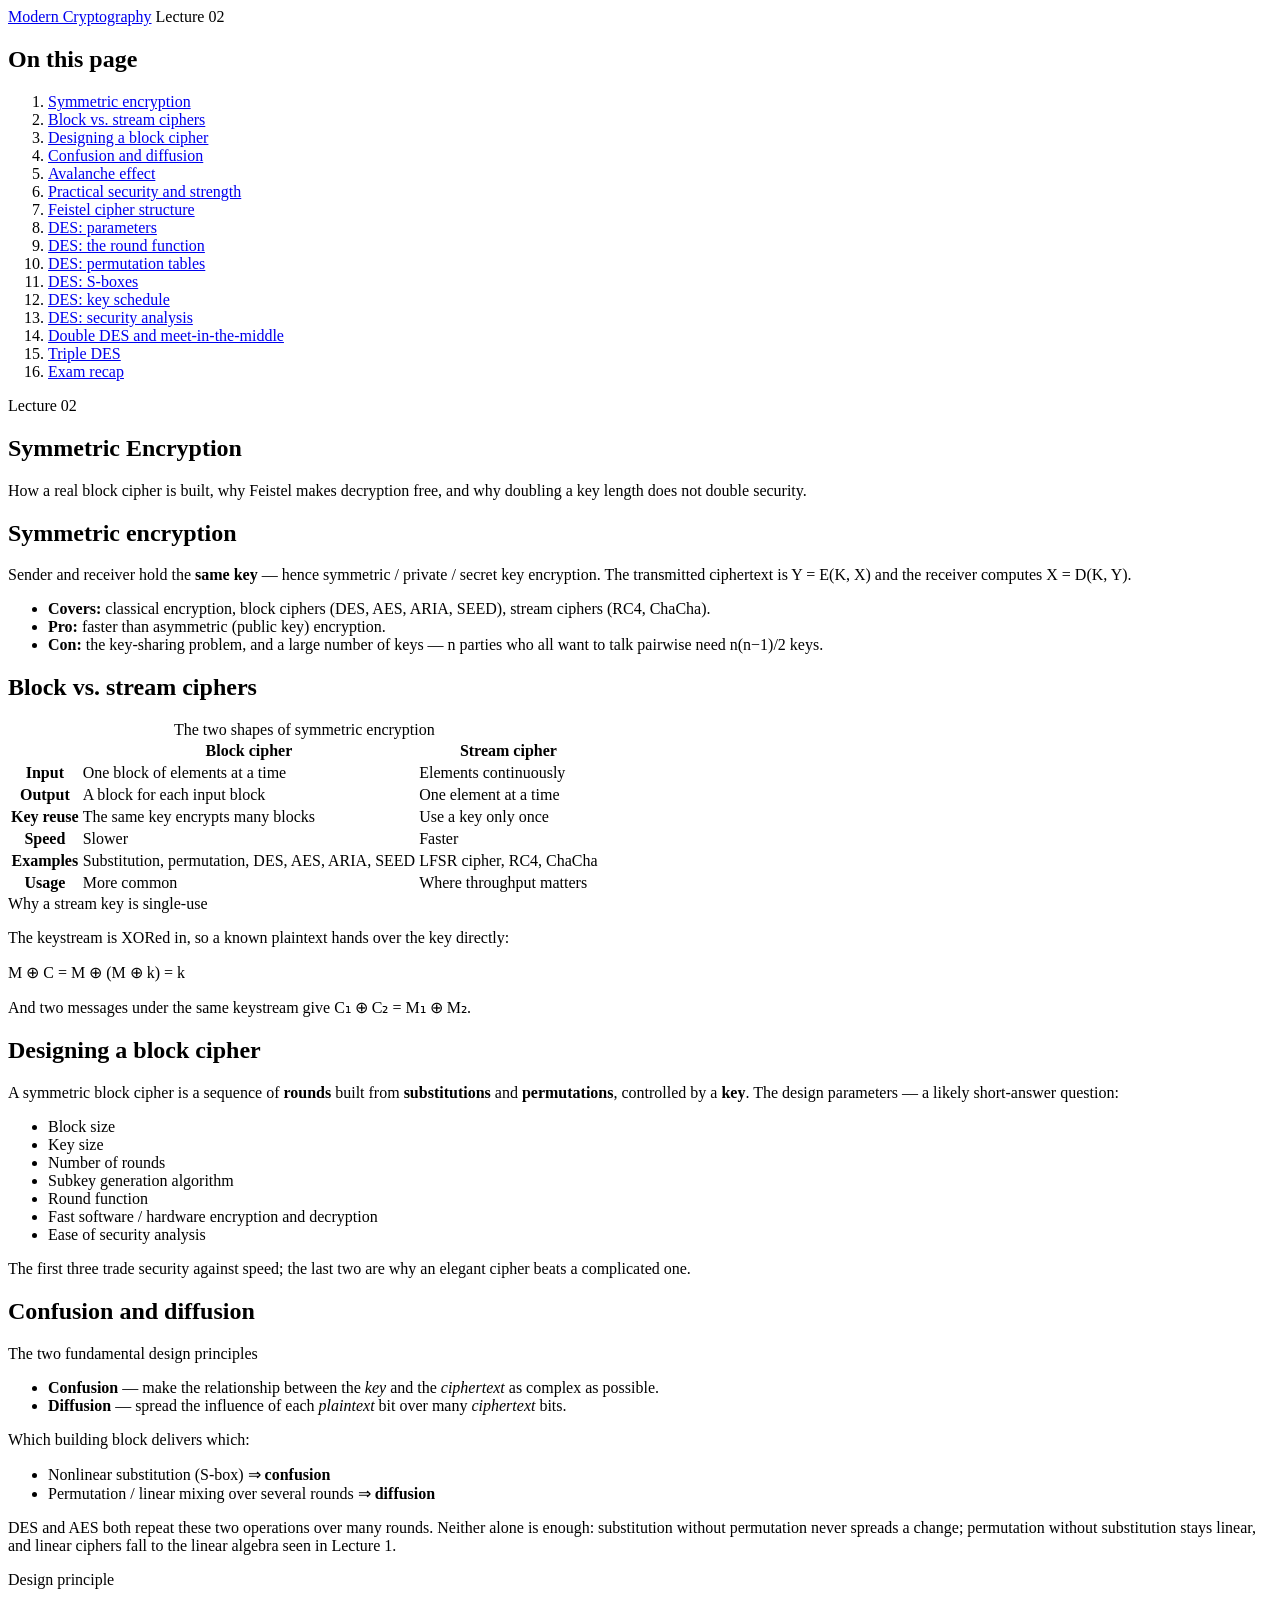
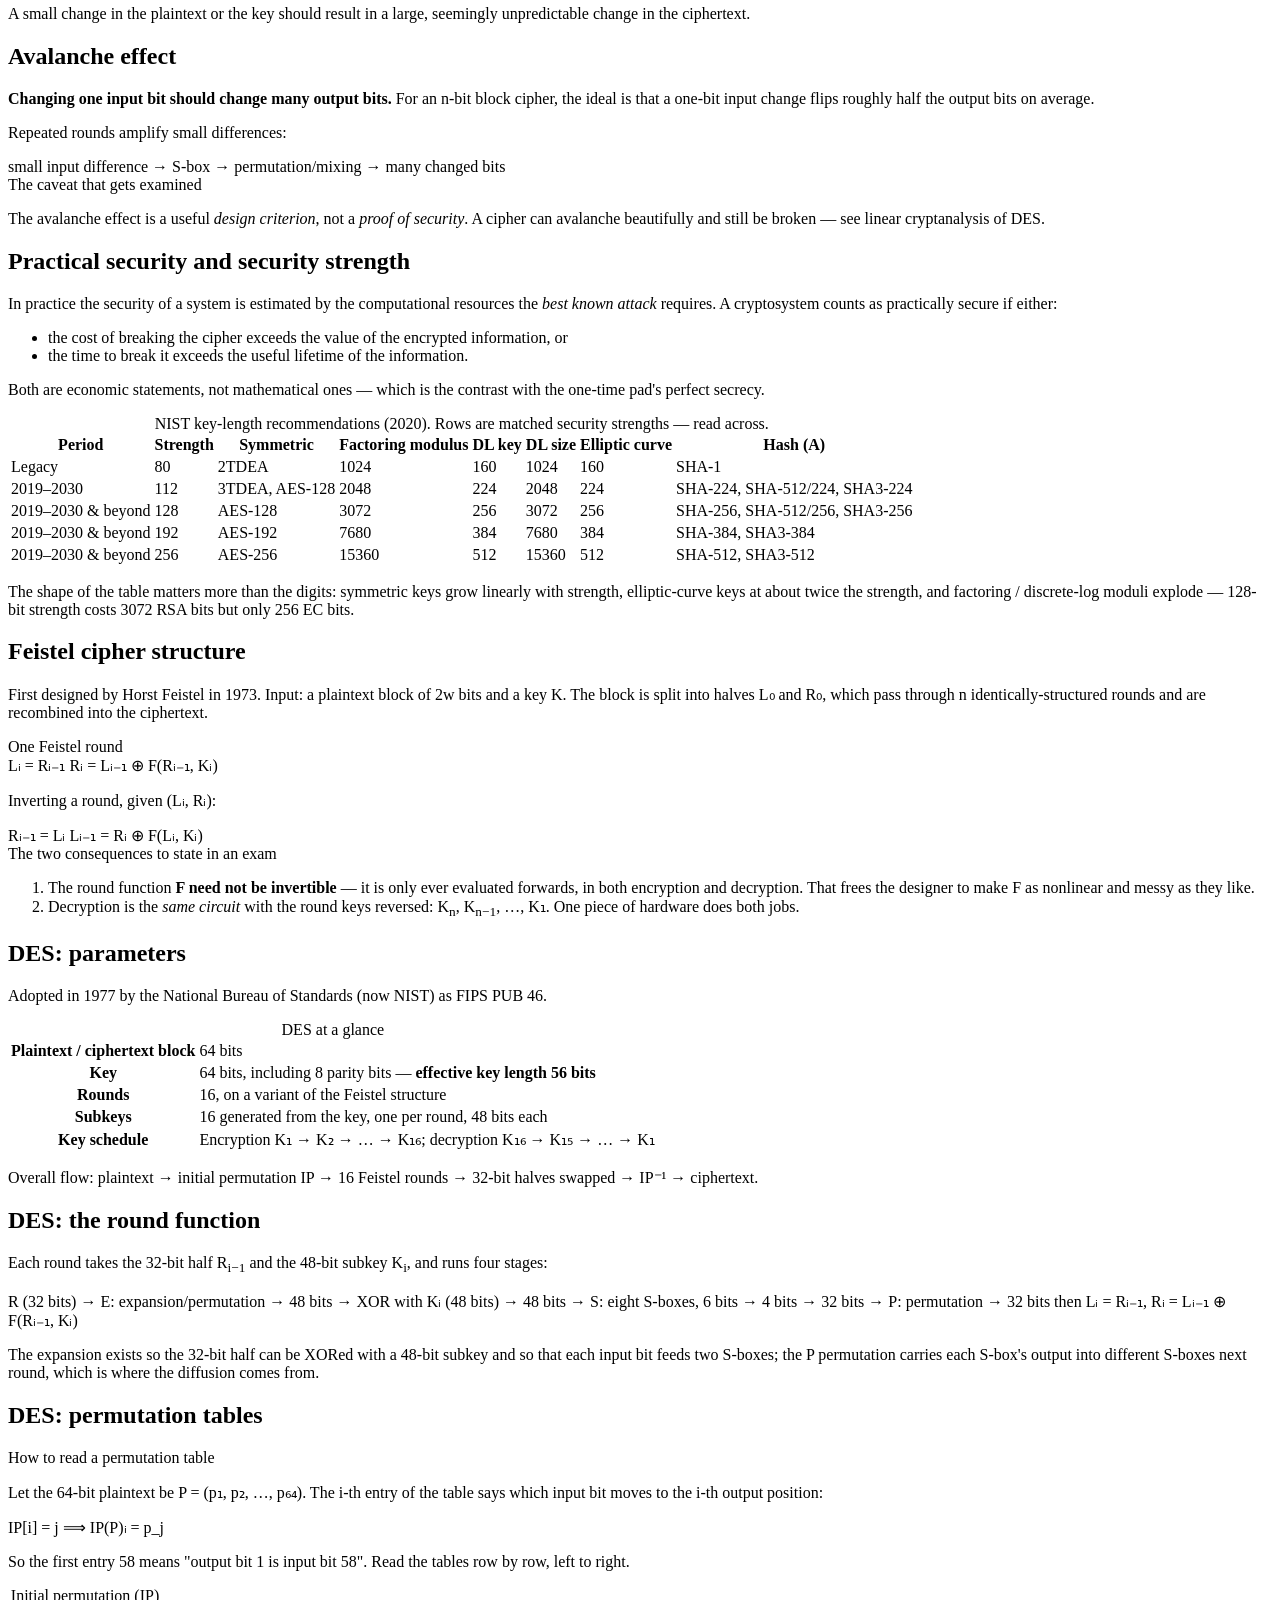
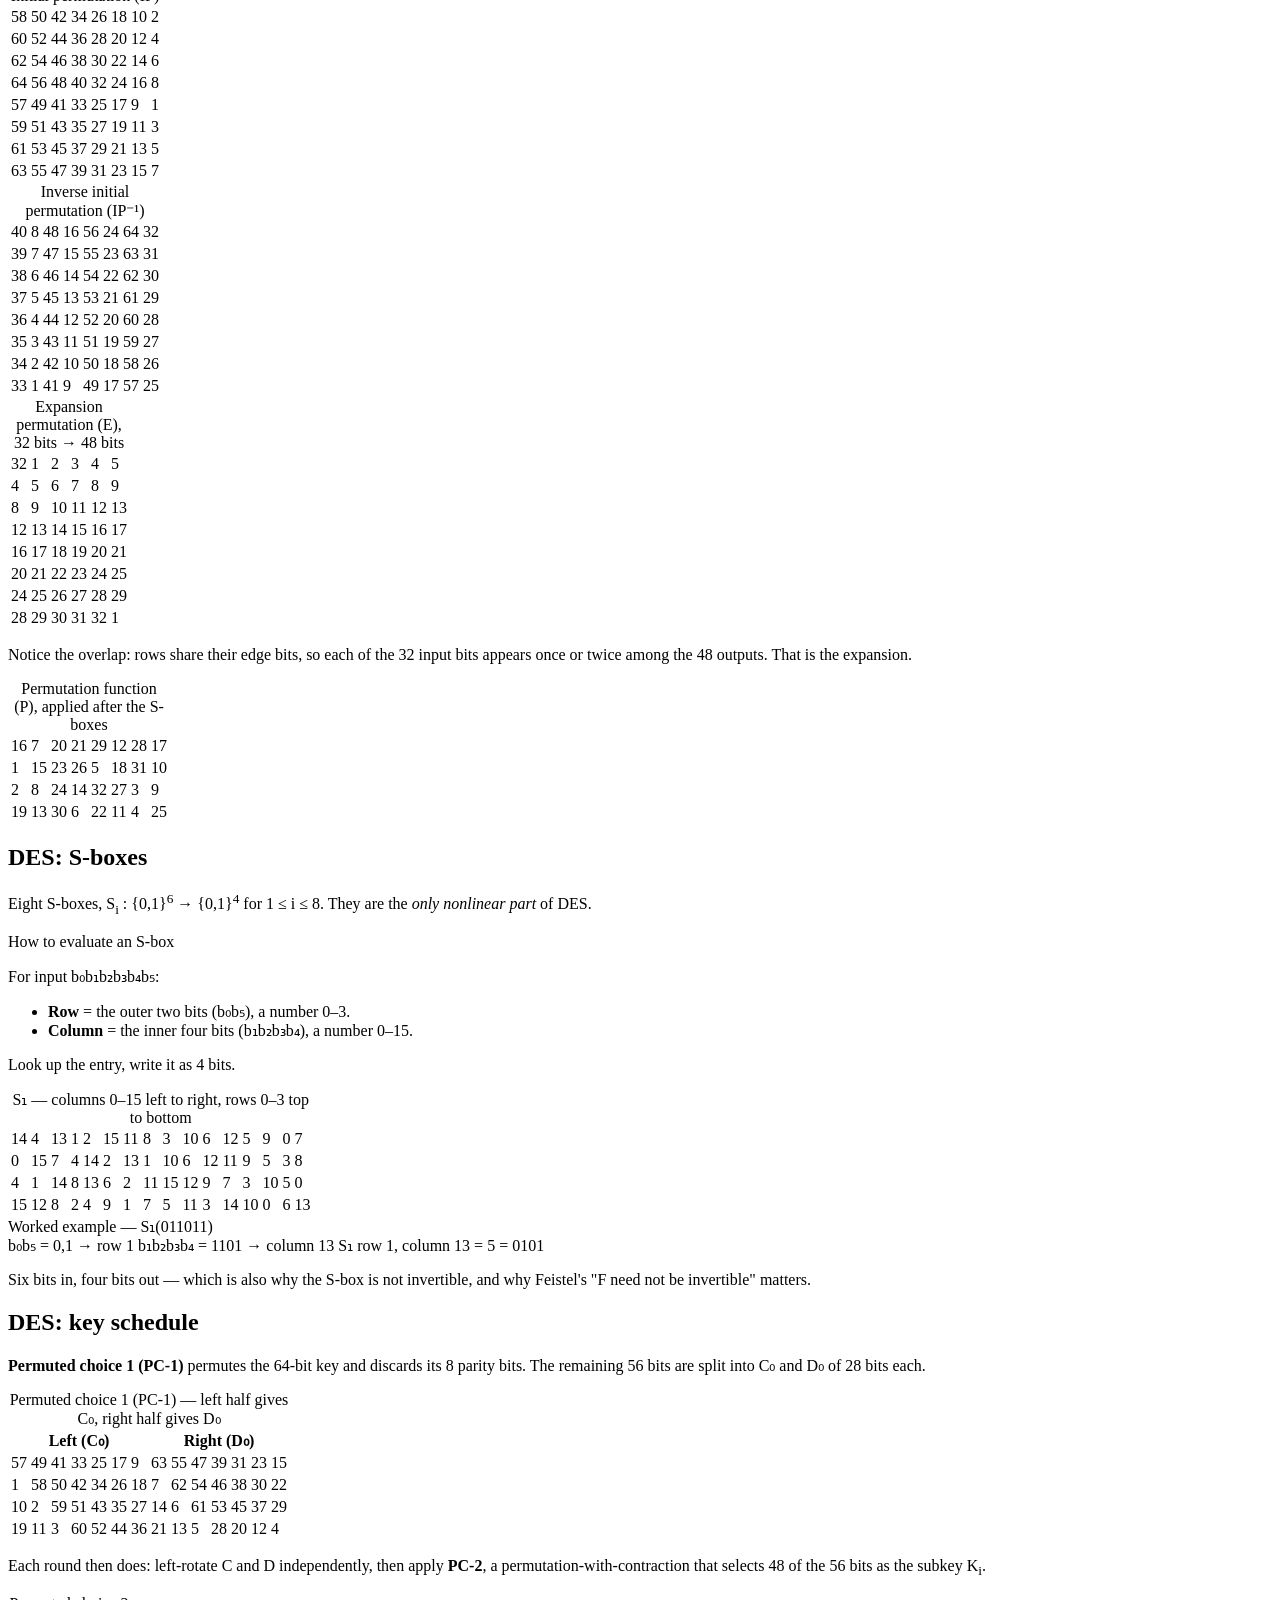
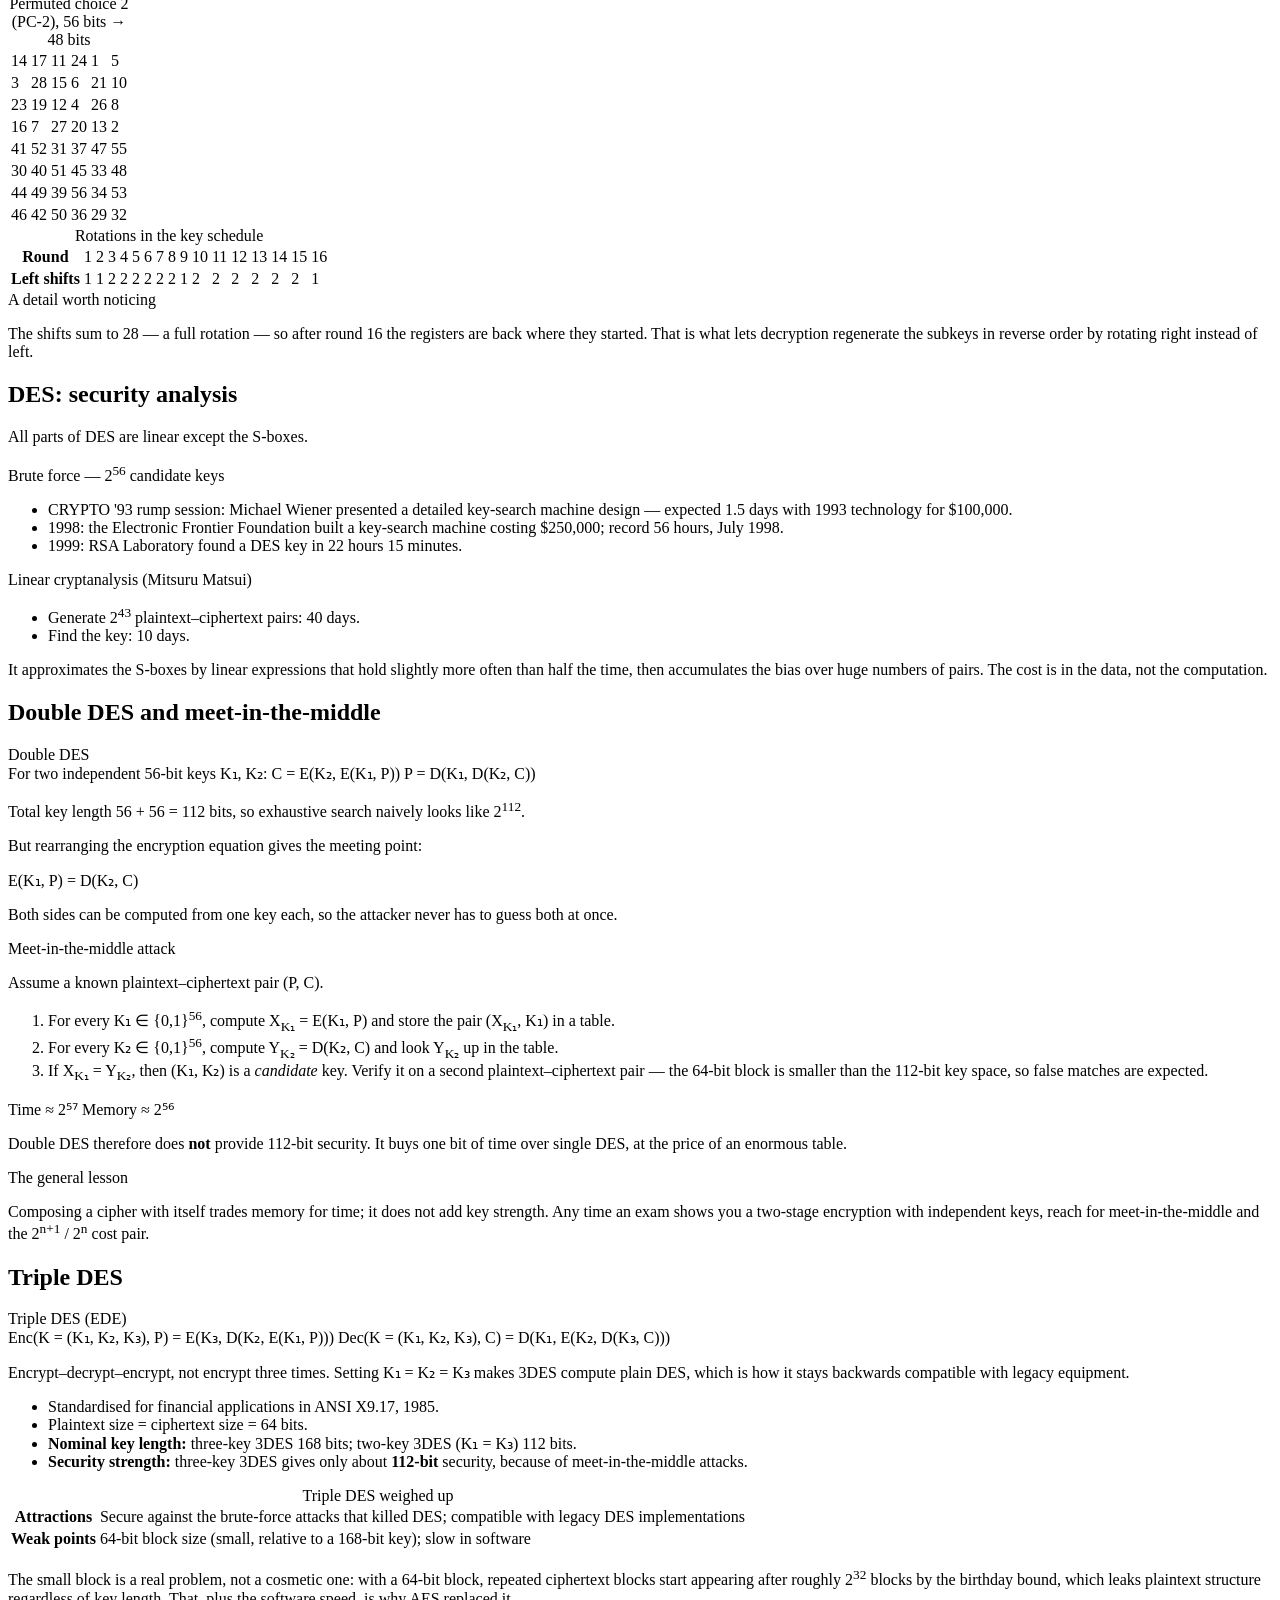
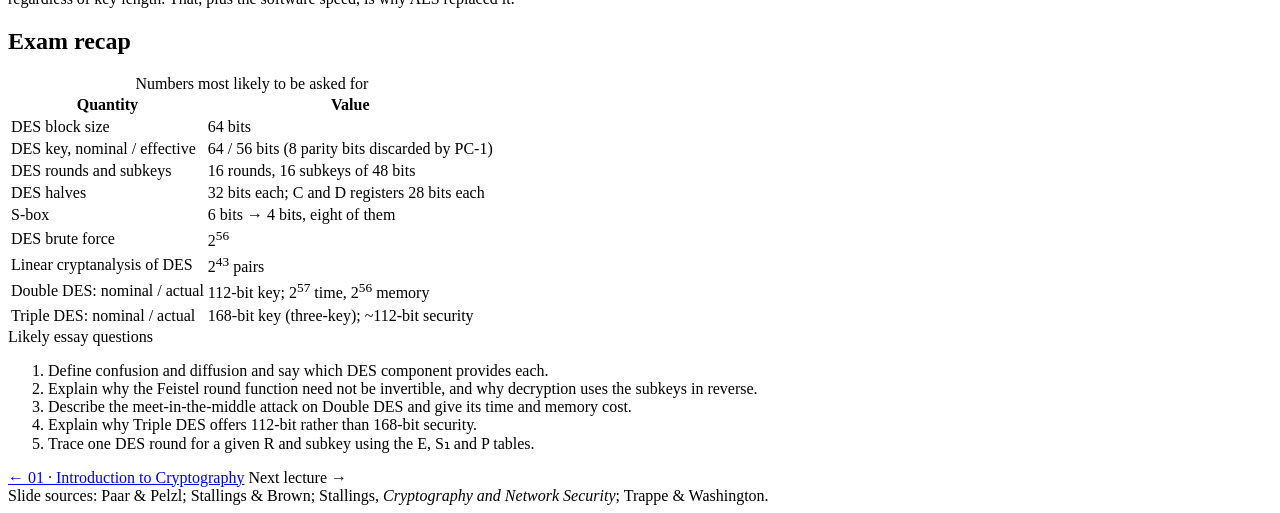
==== 02-symmetric-encryption.html @ b086400f "Add files via upload" ====
<!DOCTYPE html>
<html lang="en">
<head>
<meta charset="utf-8">
<meta name="viewport" content="width=device-width, initial-scale=1">
<title>02 · Symmetric Encryption — exam notes</title>
<meta name="description" content="Block and stream ciphers, confusion and diffusion, the Feistel structure, DES in full, meet-in-the-middle, Double and Triple DES.">
<link rel="preconnect" href="https://fonts.googleapis.com">
<link rel="preconnect" href="https://fonts.gstatic.com" crossorigin>
<link href="https://fonts.googleapis.com/css2?family=JetBrains+Mono:wght@400;600&family=Source+Serif+4:opsz,wght@8..60,400;8..60,600&display=swap" rel="stylesheet">
<link rel="stylesheet" href="assets/style.css">
</head>
<body>

<header class="masthead">
  <div class="inner">
    <a class="home" href="index.html">Modern Cryptography</a>
    <span class="course">Lecture 02</span>
  </div>
</header>

<main class="layout">

  <nav class="toc" aria-label="On this page">
    <div class="toc-sticky">
      <h2>On this page</h2>
      <ol>
        <li><a href="#symmetric">Symmetric encryption</a></li>
        <li><a href="#block-stream">Block vs. stream ciphers</a></li>
        <li><a href="#design">Designing a block cipher</a></li>
        <li><a href="#confusion">Confusion and diffusion</a></li>
        <li><a href="#avalanche">Avalanche effect</a></li>
        <li><a href="#practical">Practical security and strength</a></li>
        <li><a href="#feistel">Feistel cipher structure</a></li>
        <li><a href="#des">DES: parameters</a></li>
        <li><a href="#des-round">DES: the round function</a></li>
        <li><a href="#des-tables">DES: permutation tables</a></li>
        <li><a href="#sbox">DES: S-boxes</a></li>
        <li><a href="#schedule">DES: key schedule</a></li>
        <li><a href="#des-security">DES: security analysis</a></li>
        <li><a href="#2des">Double DES and meet-in-the-middle</a></li>
        <li><a href="#3des">Triple DES</a></li>
        <li><a href="#recap">Exam recap</a></li>
      </ol>
    </div>
  </nav>

  <article>
    <p class="lecture-no">Lecture 02</p>
    <h1>Symmetric Encryption</h1>
    <p class="standfirst">How a real block cipher is built, why Feistel makes decryption free, and why doubling a key length does not double security.</p>

    <h2 id="symmetric">Symmetric encryption</h2>

    <p>Sender and receiver hold the <strong>same key</strong> — hence symmetric / private / secret key encryption. The transmitted ciphertext is Y = E(K, X) and the receiver computes X = D(K, Y).</p>

    <ul>
      <li><strong>Covers:</strong> classical encryption, block ciphers (DES, AES, ARIA, SEED), stream ciphers (RC4, ChaCha).</li>
      <li><strong>Pro:</strong> faster than asymmetric (public key) encryption.</li>
      <li><strong>Con:</strong> the key-sharing problem, and a large number of keys — n parties who all want to talk pairwise need n(n−1)/2 keys.</li>
    </ul>

    <h2 id="block-stream">Block vs. stream ciphers</h2>

    <div class="table-wrap">
      <table class="prose">
        <caption>The two shapes of symmetric encryption</caption>
        <tr><th></th><th>Block cipher</th><th>Stream cipher</th></tr>
        <tr><th>Input</th><td>One block of elements at a time</td><td>Elements continuously</td></tr>
        <tr><th>Output</th><td>A block for each input block</td><td>One element at a time</td></tr>
        <tr><th>Key reuse</th><td>The same key encrypts many blocks</td><td>Use a key only once</td></tr>
        <tr><th>Speed</th><td>Slower</td><td>Faster</td></tr>
        <tr><th>Examples</th><td>Substitution, permutation, DES, AES, ARIA, SEED</td><td>LFSR cipher, RC4, ChaCha</td></tr>
        <tr><th>Usage</th><td>More common</td><td>Where throughput matters</td></tr>
      </table>
    </div>

    <div class="box attack">
      <span class="label">Why a stream key is single-use</span>
      <p>The keystream is XORed in, so a known plaintext hands over the key directly:</p>
      <div class="formula">M ⊕ C = M ⊕ (M ⊕ k) = k</div>
      <p>And two messages under the same keystream give C₁ ⊕ C₂ = M₁ ⊕ M₂.</p>
    </div>

    <h2 id="design">Designing a block cipher</h2>

    <p>A symmetric block cipher is a sequence of <strong>rounds</strong> built from <strong>substitutions</strong> and <strong>permutations</strong>, controlled by a <strong>key</strong>. The design parameters — a likely short-answer question:</p>

    <ul>
      <li>Block size</li>
      <li>Key size</li>
      <li>Number of rounds</li>
      <li>Subkey generation algorithm</li>
      <li>Round function</li>
      <li>Fast software / hardware encryption and decryption</li>
      <li>Ease of security analysis</li>
    </ul>

    <p>The first three trade security against speed; the last two are why an elegant cipher beats a complicated one.</p>

    <h2 id="confusion">Confusion and diffusion</h2>

    <div class="box def">
      <span class="label">The two fundamental design principles</span>
      <ul>
        <li><strong>Confusion</strong> — make the relationship between the <em>key</em> and the <em>ciphertext</em> as complex as possible.</li>
        <li><strong>Diffusion</strong> — spread the influence of each <em>plaintext</em> bit over many <em>ciphertext</em> bits.</li>
      </ul>
    </div>

    <p>Which building block delivers which:</p>
    <ul>
      <li>Nonlinear substitution (S-box) ⇒ <strong>confusion</strong></li>
      <li>Permutation / linear mixing over several rounds ⇒ <strong>diffusion</strong></li>
    </ul>

    <p>DES and AES both repeat these two operations over many rounds. Neither alone is enough: substitution without permutation never spreads a change; permutation without substitution stays linear, and linear ciphers fall to the linear algebra seen in Lecture 1.</p>

    <div class="box def">
      <span class="label">Design principle</span>
      <p>A small change in the plaintext or the key should result in a large, seemingly unpredictable change in the ciphertext.</p>
    </div>

    <h2 id="avalanche">Avalanche effect</h2>

    <p><strong>Changing one input bit should change many output bits.</strong> For an n-bit block cipher, the ideal is that a one-bit input change flips roughly half the output bits on average.</p>

    <p>Repeated rounds amplify small differences:</p>
    <div class="formula">small input difference → S-box → permutation/mixing → many changed bits</div>

    <div class="box tip">
      <span class="label">The caveat that gets examined</span>
      <p>The avalanche effect is a useful <em>design criterion</em>, not a <em>proof of security</em>. A cipher can avalanche beautifully and still be broken — see linear cryptanalysis of DES.</p>
    </div>

    <h2 id="practical">Practical security and security strength</h2>

    <p>In practice the security of a system is estimated by the computational resources the <em>best known attack</em> requires. A cryptosystem counts as practically secure if either:</p>
    <ul>
      <li>the cost of breaking the cipher exceeds the value of the encrypted information, or</li>
      <li>the time to break it exceeds the useful lifetime of the information.</li>
    </ul>

    <p>Both are economic statements, not mathematical ones — which is the contrast with the one-time pad's perfect secrecy.</p>

    <div class="table-wrap">
      <table class="grid">
        <caption>NIST key-length recommendations (2020). Rows are matched security strengths — read across.</caption>
        <tr>
          <th>Period</th><th>Strength</th><th>Symmetric</th><th>Factoring modulus</th><th>DL key</th><th>DL size</th><th>Elliptic curve</th><th>Hash (A)</th>
        </tr>
        <tr><td>Legacy</td><td>80</td><td>2TDEA</td><td>1024</td><td>160</td><td>1024</td><td>160</td><td>SHA-1</td></tr>
        <tr><td>2019–2030</td><td>112</td><td>3TDEA, AES-128</td><td>2048</td><td>224</td><td>2048</td><td>224</td><td>SHA-224, SHA-512/224, SHA3-224</td></tr>
        <tr><td>2019–2030 &amp; beyond</td><td>128</td><td>AES-128</td><td>3072</td><td>256</td><td>3072</td><td>256</td><td>SHA-256, SHA-512/256, SHA3-256</td></tr>
        <tr><td>2019–2030 &amp; beyond</td><td>192</td><td>AES-192</td><td>7680</td><td>384</td><td>7680</td><td>384</td><td>SHA-384, SHA3-384</td></tr>
        <tr><td>2019–2030 &amp; beyond</td><td>256</td><td>AES-256</td><td>15360</td><td>512</td><td>15360</td><td>512</td><td>SHA-512, SHA3-512</td></tr>
      </table>
    </div>

    <p>The shape of the table matters more than the digits: symmetric keys grow linearly with strength, elliptic-curve keys at about twice the strength, and factoring / discrete-log moduli explode — 128-bit strength costs 3072 RSA bits but only 256 EC bits.</p>

    <h2 id="feistel">Feistel cipher structure</h2>

    <p>First designed by Horst Feistel in 1973. Input: a plaintext block of 2w bits and a key K. The block is split into halves L₀ and R₀, which pass through n identically-structured rounds and are recombined into the ciphertext.</p>

    <div class="box def">
      <span class="label">One Feistel round</span>
      <div class="formula">Lᵢ = Rᵢ₋₁
Rᵢ = Lᵢ₋₁ ⊕ F(Rᵢ₋₁, Kᵢ)</div>
      <p>Inverting a round, given (Lᵢ, Rᵢ):</p>
      <div class="formula">Rᵢ₋₁ = Lᵢ
Lᵢ₋₁ = Rᵢ ⊕ F(Lᵢ, Kᵢ)</div>
    </div>

    <div class="box tip">
      <span class="label">The two consequences to state in an exam</span>
      <ol>
        <li>The round function <strong>F need not be invertible</strong> — it is only ever evaluated forwards, in both encryption and decryption. That frees the designer to make F as nonlinear and messy as they like.</li>
        <li>Decryption is the <em>same circuit</em> with the round keys reversed: K<sub>n</sub>, K<sub>n−1</sub>, …, K₁. One piece of hardware does both jobs.</li>
      </ol>
    </div>

    <h2 id="des">DES: parameters</h2>

    <p>Adopted in 1977 by the National Bureau of Standards (now NIST) as FIPS PUB 46.</p>

    <div class="table-wrap">
      <table class="prose">
        <caption>DES at a glance</caption>
        <tr><th>Plaintext / ciphertext block</th><td>64 bits</td></tr>
        <tr><th>Key</th><td>64 bits, including 8 parity bits — <strong>effective key length 56 bits</strong></td></tr>
        <tr><th>Rounds</th><td>16, on a variant of the Feistel structure</td></tr>
        <tr><th>Subkeys</th><td>16 generated from the key, one per round, 48 bits each</td></tr>
        <tr><th>Key schedule</th><td>Encryption K₁ → K₂ → … → K₁₆; decryption K₁₆ → K₁₅ → … → K₁</td></tr>
      </table>
    </div>

    <p>Overall flow: plaintext → initial permutation IP → 16 Feistel rounds → 32-bit halves swapped → IP⁻¹ → ciphertext.</p>

    <h2 id="des-round">DES: the round function</h2>

    <p>Each round takes the 32-bit half R<sub>i−1</sub> and the 48-bit subkey K<sub>i</sub>, and runs four stages:</p>

    <div class="formula">R (32 bits)
  → E: expansion/permutation           → 48 bits
  → XOR with Kᵢ (48 bits)              → 48 bits
  → S: eight S-boxes, 6 bits → 4 bits  → 32 bits
  → P: permutation                     → 32 bits
then  Lᵢ = Rᵢ₋₁,  Rᵢ = Lᵢ₋₁ ⊕ F(Rᵢ₋₁, Kᵢ)</div>

    <p>The expansion exists so the 32-bit half can be XORed with a 48-bit subkey and so that each input bit feeds two S-boxes; the P permutation carries each S-box's output into different S-boxes next round, which is where the diffusion comes from.</p>

    <h2 id="des-tables">DES: permutation tables</h2>

    <div class="box def">
      <span class="label">How to read a permutation table</span>
      <p>Let the 64-bit plaintext be P = (p₁, p₂, …, p₆₄). The i-th entry of the table says which input bit moves to the i-th output position:</p>
      <div class="formula">IP[i] = j  ⟹  IP(P)ᵢ = p_j</div>
      <p>So the first entry 58 means "output bit 1 is input bit 58". Read the tables row by row, left to right.</p>
    </div>

    <div class="table-wrap">
      <table class="grid">
        <caption>Initial permutation (IP)</caption>
        <tr><td>58</td><td>50</td><td>42</td><td>34</td><td>26</td><td>18</td><td>10</td><td>2</td></tr>
        <tr><td>60</td><td>52</td><td>44</td><td>36</td><td>28</td><td>20</td><td>12</td><td>4</td></tr>
        <tr><td>62</td><td>54</td><td>46</td><td>38</td><td>30</td><td>22</td><td>14</td><td>6</td></tr>
        <tr><td>64</td><td>56</td><td>48</td><td>40</td><td>32</td><td>24</td><td>16</td><td>8</td></tr>
        <tr><td>57</td><td>49</td><td>41</td><td>33</td><td>25</td><td>17</td><td>9</td><td>1</td></tr>
        <tr><td>59</td><td>51</td><td>43</td><td>35</td><td>27</td><td>19</td><td>11</td><td>3</td></tr>
        <tr><td>61</td><td>53</td><td>45</td><td>37</td><td>29</td><td>21</td><td>13</td><td>5</td></tr>
        <tr><td>63</td><td>55</td><td>47</td><td>39</td><td>31</td><td>23</td><td>15</td><td>7</td></tr>
      </table>
    </div>

    <div class="table-wrap">
      <table class="grid">
        <caption>Inverse initial permutation (IP⁻¹)</caption>
        <tr><td>40</td><td>8</td><td>48</td><td>16</td><td>56</td><td>24</td><td>64</td><td>32</td></tr>
        <tr><td>39</td><td>7</td><td>47</td><td>15</td><td>55</td><td>23</td><td>63</td><td>31</td></tr>
        <tr><td>38</td><td>6</td><td>46</td><td>14</td><td>54</td><td>22</td><td>62</td><td>30</td></tr>
        <tr><td>37</td><td>5</td><td>45</td><td>13</td><td>53</td><td>21</td><td>61</td><td>29</td></tr>
        <tr><td>36</td><td>4</td><td>44</td><td>12</td><td>52</td><td>20</td><td>60</td><td>28</td></tr>
        <tr><td>35</td><td>3</td><td>43</td><td>11</td><td>51</td><td>19</td><td>59</td><td>27</td></tr>
        <tr><td>34</td><td>2</td><td>42</td><td>10</td><td>50</td><td>18</td><td>58</td><td>26</td></tr>
        <tr><td>33</td><td>1</td><td>41</td><td>9</td><td>49</td><td>17</td><td>57</td><td>25</td></tr>
      </table>
    </div>

    <div class="table-wrap">
      <table class="grid">
        <caption>Expansion permutation (E), 32 bits → 48 bits</caption>
        <tr><td>32</td><td>1</td><td>2</td><td>3</td><td>4</td><td>5</td></tr>
        <tr><td>4</td><td>5</td><td>6</td><td>7</td><td>8</td><td>9</td></tr>
        <tr><td>8</td><td>9</td><td>10</td><td>11</td><td>12</td><td>13</td></tr>
        <tr><td>12</td><td>13</td><td>14</td><td>15</td><td>16</td><td>17</td></tr>
        <tr><td>16</td><td>17</td><td>18</td><td>19</td><td>20</td><td>21</td></tr>
        <tr><td>20</td><td>21</td><td>22</td><td>23</td><td>24</td><td>25</td></tr>
        <tr><td>24</td><td>25</td><td>26</td><td>27</td><td>28</td><td>29</td></tr>
        <tr><td>28</td><td>29</td><td>30</td><td>31</td><td>32</td><td>1</td></tr>
      </table>
    </div>

    <p>Notice the overlap: rows share their edge bits, so each of the 32 input bits appears once or twice among the 48 outputs. That is the expansion.</p>

    <div class="table-wrap">
      <table class="grid">
        <caption>Permutation function (P), applied after the S-boxes</caption>
        <tr><td>16</td><td>7</td><td>20</td><td>21</td><td>29</td><td>12</td><td>28</td><td>17</td></tr>
        <tr><td>1</td><td>15</td><td>23</td><td>26</td><td>5</td><td>18</td><td>31</td><td>10</td></tr>
        <tr><td>2</td><td>8</td><td>24</td><td>14</td><td>32</td><td>27</td><td>3</td><td>9</td></tr>
        <tr><td>19</td><td>13</td><td>30</td><td>6</td><td>22</td><td>11</td><td>4</td><td>25</td></tr>
      </table>
    </div>

    <h2 id="sbox">DES: S-boxes</h2>

    <p>Eight S-boxes, S<sub>i</sub> : {0,1}<sup>6</sup> → {0,1}<sup>4</sup> for 1 ≤ i ≤ 8. They are the <em>only nonlinear part</em> of DES.</p>

    <div class="box def">
      <span class="label">How to evaluate an S-box</span>
      <p>For input b₀b₁b₂b₃b₄b₅:</p>
      <ul>
        <li><strong>Row</strong> = the outer two bits (b₀b₅), a number 0–3.</li>
        <li><strong>Column</strong> = the inner four bits (b₁b₂b₃b₄), a number 0–15.</li>
      </ul>
      <p>Look up the entry, write it as 4 bits.</p>
    </div>

    <div class="table-wrap">
      <table class="grid">
        <caption>S₁ — columns 0–15 left to right, rows 0–3 top to bottom</caption>
        <tr><td>14</td><td>4</td><td>13</td><td>1</td><td>2</td><td>15</td><td>11</td><td>8</td><td>3</td><td>10</td><td>6</td><td>12</td><td>5</td><td>9</td><td>0</td><td>7</td></tr>
        <tr><td>0</td><td>15</td><td>7</td><td>4</td><td>14</td><td>2</td><td>13</td><td>1</td><td>10</td><td>6</td><td>12</td><td>11</td><td>9</td><td>5</td><td>3</td><td>8</td></tr>
        <tr><td>4</td><td>1</td><td>14</td><td>8</td><td>13</td><td>6</td><td>2</td><td>11</td><td>15</td><td>12</td><td>9</td><td>7</td><td>3</td><td>10</td><td>5</td><td>0</td></tr>
        <tr><td>15</td><td>12</td><td>8</td><td>2</td><td>4</td><td>9</td><td>1</td><td>7</td><td>5</td><td>11</td><td>3</td><td>14</td><td>10</td><td>0</td><td>6</td><td>13</td></tr>
      </table>
    </div>

    <div class="box ex">
      <span class="label">Worked example — S₁(011011)</span>
      <div class="formula">b₀b₅ = 0,1 → row 1
b₁b₂b₃b₄ = 1101 → column 13

S₁ row 1, column 13 = 5 = 0101</div>
      <p>Six bits in, four bits out — which is also why the S-box is not invertible, and why Feistel's "F need not be invertible" matters.</p>
    </div>

    <h2 id="schedule">DES: key schedule</h2>

    <p><strong>Permuted choice 1 (PC-1)</strong> permutes the 64-bit key and discards its 8 parity bits. The remaining 56 bits are split into C₀ and D₀ of 28 bits each.</p>

    <div class="table-wrap">
      <table class="grid">
        <caption>Permuted choice 1 (PC-1) — left half gives C₀, right half gives D₀</caption>
        <tr><th colspan="7">Left (C₀)</th><th colspan="7">Right (D₀)</th></tr>
        <tr><td>57</td><td>49</td><td>41</td><td>33</td><td>25</td><td>17</td><td>9</td><td>63</td><td>55</td><td>47</td><td>39</td><td>31</td><td>23</td><td>15</td></tr>
        <tr><td>1</td><td>58</td><td>50</td><td>42</td><td>34</td><td>26</td><td>18</td><td>7</td><td>62</td><td>54</td><td>46</td><td>38</td><td>30</td><td>22</td></tr>
        <tr><td>10</td><td>2</td><td>59</td><td>51</td><td>43</td><td>35</td><td>27</td><td>14</td><td>6</td><td>61</td><td>53</td><td>45</td><td>37</td><td>29</td></tr>
        <tr><td>19</td><td>11</td><td>3</td><td>60</td><td>52</td><td>44</td><td>36</td><td>21</td><td>13</td><td>5</td><td>28</td><td>20</td><td>12</td><td>4</td></tr>
      </table>
    </div>

    <p>Each round then does: left-rotate C and D independently, then apply <strong>PC-2</strong>, a permutation-with-contraction that selects 48 of the 56 bits as the subkey K<sub>i</sub>.</p>

    <div class="table-wrap">
      <table class="grid">
        <caption>Permuted choice 2 (PC-2), 56 bits → 48 bits</caption>
        <tr><td>14</td><td>17</td><td>11</td><td>24</td><td>1</td><td>5</td></tr>
        <tr><td>3</td><td>28</td><td>15</td><td>6</td><td>21</td><td>10</td></tr>
        <tr><td>23</td><td>19</td><td>12</td><td>4</td><td>26</td><td>8</td></tr>
        <tr><td>16</td><td>7</td><td>27</td><td>20</td><td>13</td><td>2</td></tr>
        <tr><td>41</td><td>52</td><td>31</td><td>37</td><td>47</td><td>55</td></tr>
        <tr><td>30</td><td>40</td><td>51</td><td>45</td><td>33</td><td>48</td></tr>
        <tr><td>44</td><td>49</td><td>39</td><td>56</td><td>34</td><td>53</td></tr>
        <tr><td>46</td><td>42</td><td>50</td><td>36</td><td>29</td><td>32</td></tr>
      </table>
    </div>

    <div class="table-wrap">
      <table class="grid">
        <caption>Rotations in the key schedule</caption>
        <tr><th>Round</th><td>1</td><td>2</td><td>3</td><td>4</td><td>5</td><td>6</td><td>7</td><td>8</td><td>9</td><td>10</td><td>11</td><td>12</td><td>13</td><td>14</td><td>15</td><td>16</td></tr>
        <tr><th>Left shifts</th><td>1</td><td>1</td><td>2</td><td>2</td><td>2</td><td>2</td><td>2</td><td>2</td><td>1</td><td>2</td><td>2</td><td>2</td><td>2</td><td>2</td><td>2</td><td>1</td></tr>
      </table>
    </div>

    <div class="box tip">
      <span class="label">A detail worth noticing</span>
      <p>The shifts sum to 28 — a full rotation — so after round 16 the registers are back where they started. That is what lets decryption regenerate the subkeys in reverse order by rotating right instead of left.</p>
    </div>

    <h2 id="des-security">DES: security analysis</h2>

    <p>All parts of DES are linear except the S-boxes.</p>

    <div class="box attack">
      <span class="label">Brute force — 2<sup>56</sup> candidate keys</span>
      <ul>
        <li>CRYPTO '93 rump session: Michael Wiener presented a detailed key-search machine design — expected 1.5 days with 1993 technology for $100,000.</li>
        <li>1998: the Electronic Frontier Foundation built a key-search machine costing $250,000; record 56 hours, July 1998.</li>
        <li>1999: RSA Laboratory found a DES key in 22 hours 15 minutes.</li>
      </ul>
    </div>

    <div class="box attack">
      <span class="label">Linear cryptanalysis (Mitsuru Matsui)</span>
      <ul>
        <li>Generate 2<sup>43</sup> plaintext–ciphertext pairs: 40 days.</li>
        <li>Find the key: 10 days.</li>
      </ul>
      <p>It approximates the S-boxes by linear expressions that hold slightly more often than half the time, then accumulates the bias over huge numbers of pairs. The cost is in the data, not the computation.</p>
    </div>

    <h2 id="2des">Double DES and meet-in-the-middle</h2>

    <div class="box def">
      <span class="label">Double DES</span>
      <div class="formula">For two independent 56-bit keys K₁, K₂:
  C = E(K₂, E(K₁, P))
  P = D(K₁, D(K₂, C))</div>
      <p>Total key length 56 + 56 = 112 bits, so exhaustive search naively looks like 2<sup>112</sup>.</p>
    </div>

    <p>But rearranging the encryption equation gives the meeting point:</p>
    <div class="formula">E(K₁, P) = D(K₂, C)</div>
    <p>Both sides can be computed from one key each, so the attacker never has to guess both at once.</p>

    <div class="box attack">
      <span class="label">Meet-in-the-middle attack</span>
      <p>Assume a known plaintext–ciphertext pair (P, C).</p>
      <ol>
        <li>For every K₁ ∈ {0,1}<sup>56</sup>, compute X<sub>K₁</sub> = E(K₁, P) and store the pair (X<sub>K₁</sub>, K₁) in a table.</li>
        <li>For every K₂ ∈ {0,1}<sup>56</sup>, compute Y<sub>K₂</sub> = D(K₂, C) and look Y<sub>K₂</sub> up in the table.</li>
        <li>If X<sub>K₁</sub> = Y<sub>K₂</sub>, then (K₁, K₂) is a <em>candidate</em> key. Verify it on a second plaintext–ciphertext pair — the 64-bit block is smaller than the 112-bit key space, so false matches are expected.</li>
      </ol>
      <div class="formula">Time ≈ 2⁵⁷        Memory ≈ 2⁵⁶</div>
      <p>Double DES therefore does <strong>not</strong> provide 112-bit security. It buys one bit of time over single DES, at the price of an enormous table.</p>
    </div>

    <div class="box tip">
      <span class="label">The general lesson</span>
      <p>Composing a cipher with itself trades memory for time; it does not add key strength. Any time an exam shows you a two-stage encryption with independent keys, reach for meet-in-the-middle and the 2<sup>n+1</sup> / 2<sup>n</sup> cost pair.</p>
    </div>

    <h2 id="3des">Triple DES</h2>

    <div class="box def">
      <span class="label">Triple DES (EDE)</span>
      <div class="formula">Enc(K = (K₁, K₂, K₃), P) = E(K₃, D(K₂, E(K₁, P)))
Dec(K = (K₁, K₂, K₃), C) = D(K₁, E(K₂, D(K₃, C)))</div>
      <p>Encrypt–decrypt–encrypt, not encrypt three times. Setting K₁ = K₂ = K₃ makes 3DES compute plain DES, which is how it stays backwards compatible with legacy equipment.</p>
    </div>

    <ul>
      <li>Standardised for financial applications in ANSI X9.17, 1985.</li>
      <li>Plaintext size = ciphertext size = 64 bits.</li>
      <li><strong>Nominal key length:</strong> three-key 3DES 168 bits; two-key 3DES (K₁ = K₃) 112 bits.</li>
      <li><strong>Security strength:</strong> three-key 3DES gives only about <strong>112-bit</strong> security, because of meet-in-the-middle attacks.</li>
    </ul>

    <div class="table-wrap">
      <table class="prose">
        <caption>Triple DES weighed up</caption>
        <tr><th>Attractions</th><td>Secure against the brute-force attacks that killed DES; compatible with legacy DES implementations</td></tr>
        <tr><th>Weak points</th><td>64-bit block size (small, relative to a 168-bit key); slow in software</td></tr>
      </table>
    </div>

    <p>The small block is a real problem, not a cosmetic one: with a 64-bit block, repeated ciphertext blocks start appearing after roughly 2<sup>32</sup> blocks by the birthday bound, which leaks plaintext structure regardless of key length. That, plus the software speed, is why AES replaced it.</p>

    <h2 id="recap">Exam recap</h2>

    <div class="table-wrap">
      <table class="prose">
        <caption>Numbers most likely to be asked for</caption>
        <tr><th>Quantity</th><th>Value</th></tr>
        <tr><td>DES block size</td><td>64 bits</td></tr>
        <tr><td>DES key, nominal / effective</td><td>64 / 56 bits (8 parity bits discarded by PC-1)</td></tr>
        <tr><td>DES rounds and subkeys</td><td>16 rounds, 16 subkeys of 48 bits</td></tr>
        <tr><td>DES halves</td><td>32 bits each; C and D registers 28 bits each</td></tr>
        <tr><td>S-box</td><td>6 bits → 4 bits, eight of them</td></tr>
        <tr><td>DES brute force</td><td>2<sup>56</sup></td></tr>
        <tr><td>Linear cryptanalysis of DES</td><td>2<sup>43</sup> pairs</td></tr>
        <tr><td>Double DES: nominal / actual</td><td>112-bit key; 2<sup>57</sup> time, 2<sup>56</sup> memory</td></tr>
        <tr><td>Triple DES: nominal / actual</td><td>168-bit key (three-key); ~112-bit security</td></tr>
      </table>
    </div>

    <div class="box tip">
      <span class="label">Likely essay questions</span>
      <ol>
        <li>Define confusion and diffusion and say which DES component provides each.</li>
        <li>Explain why the Feistel round function need not be invertible, and why decryption uses the subkeys in reverse.</li>
        <li>Describe the meet-in-the-middle attack on Double DES and give its time and memory cost.</li>
        <li>Explain why Triple DES offers 112-bit rather than 168-bit security.</li>
        <li>Trace one DES round for a given R and subkey using the E, S₁ and P tables.</li>
      </ol>
    </div>

    <nav class="pager">
      <a href="01-introduction.html">← 01 · Introduction to Cryptography</a>
      <span>Next lecture →</span>
    </nav>
  </article>
</main>

<footer class="site">
  <div class="inner">
    Slide sources: Paar &amp; Pelzl; Stallings &amp; Brown; Stallings, <em>Cryptography and Network Security</em>; Trappe &amp; Washington.
  </div>
</footer>

</body>
</html>
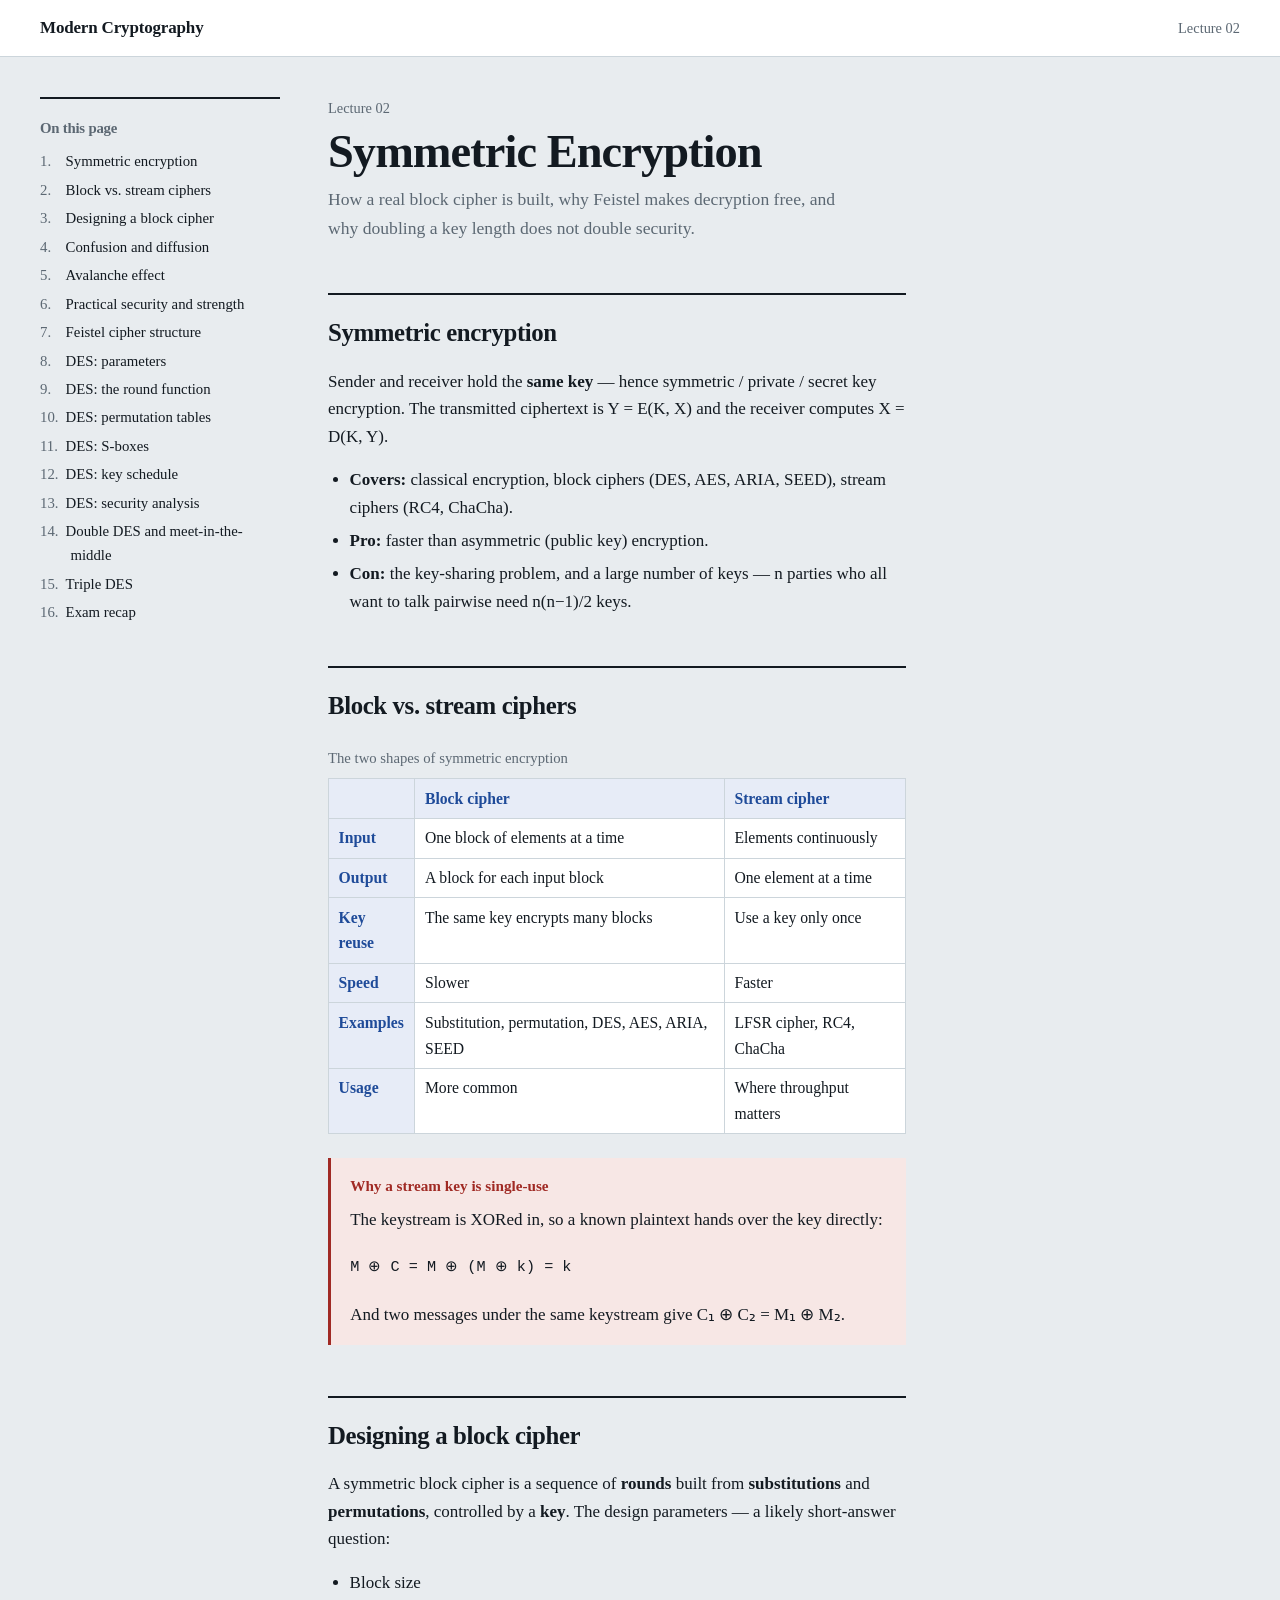
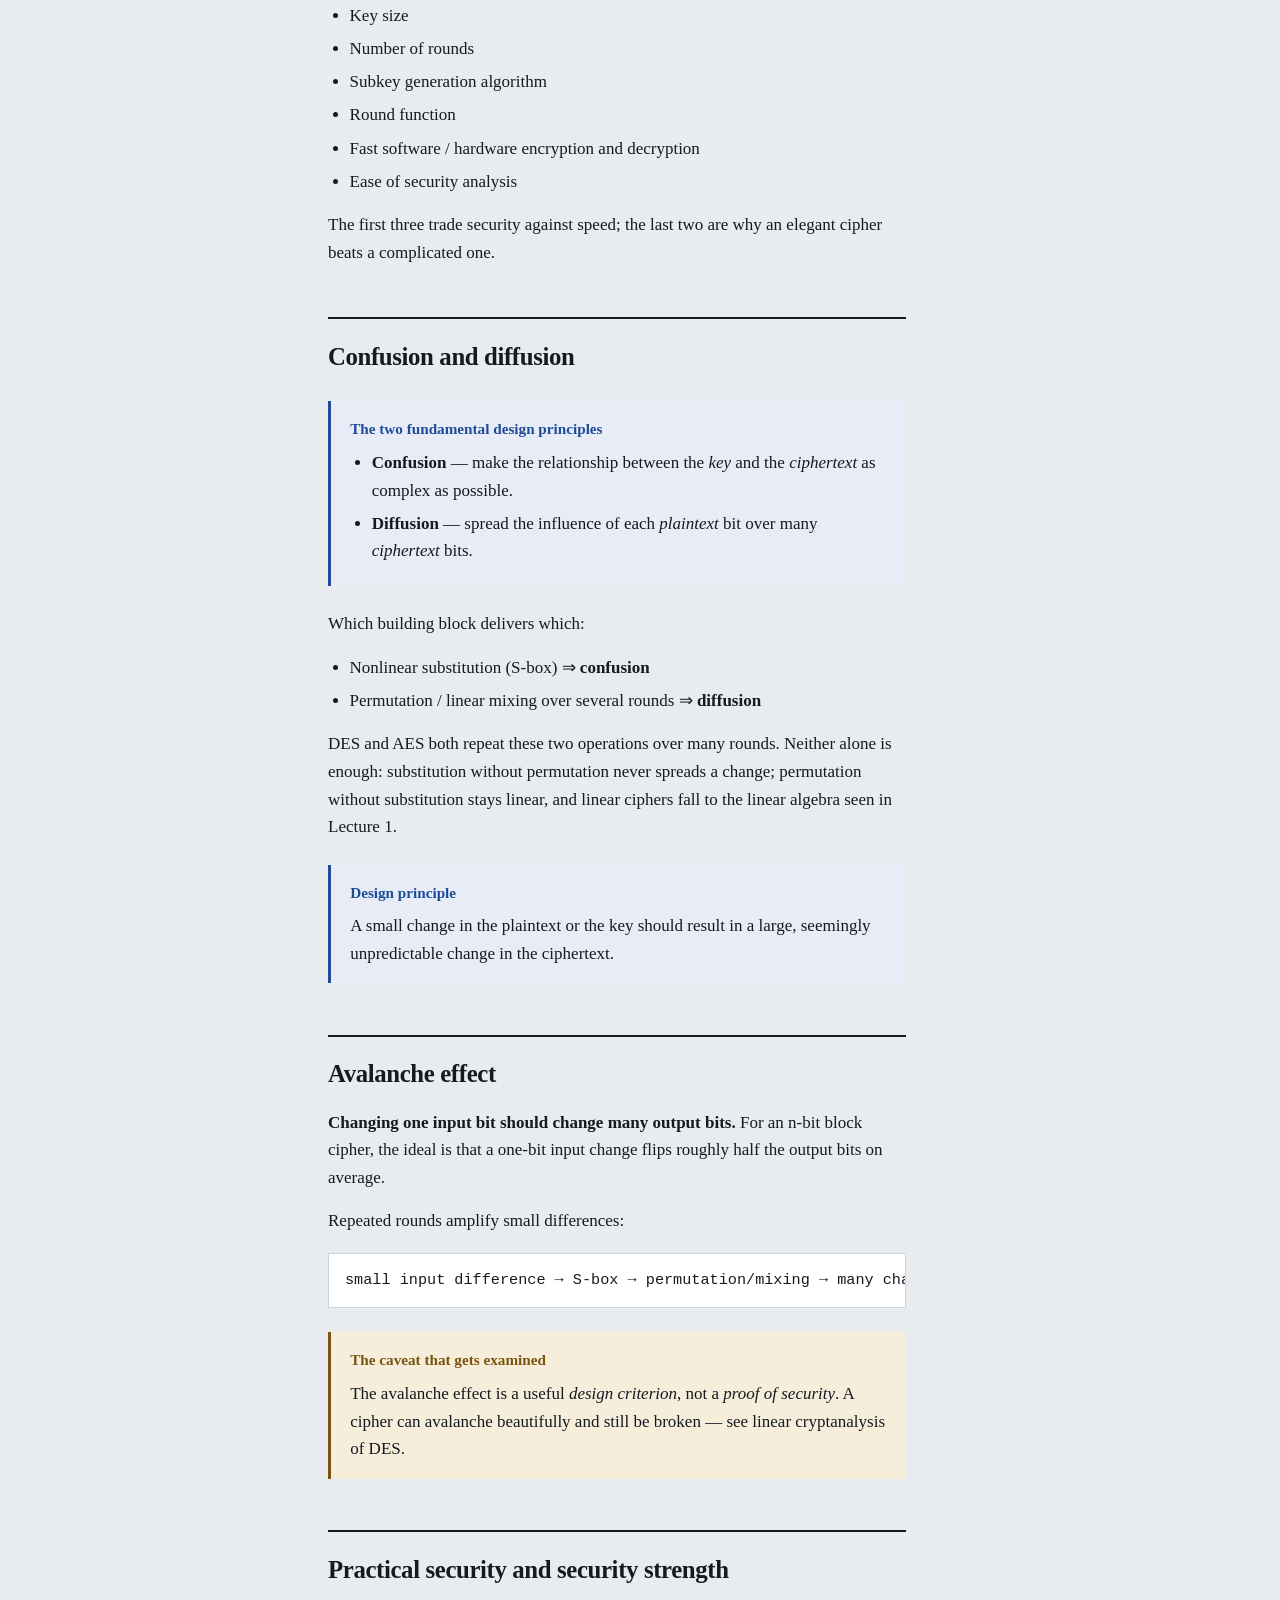
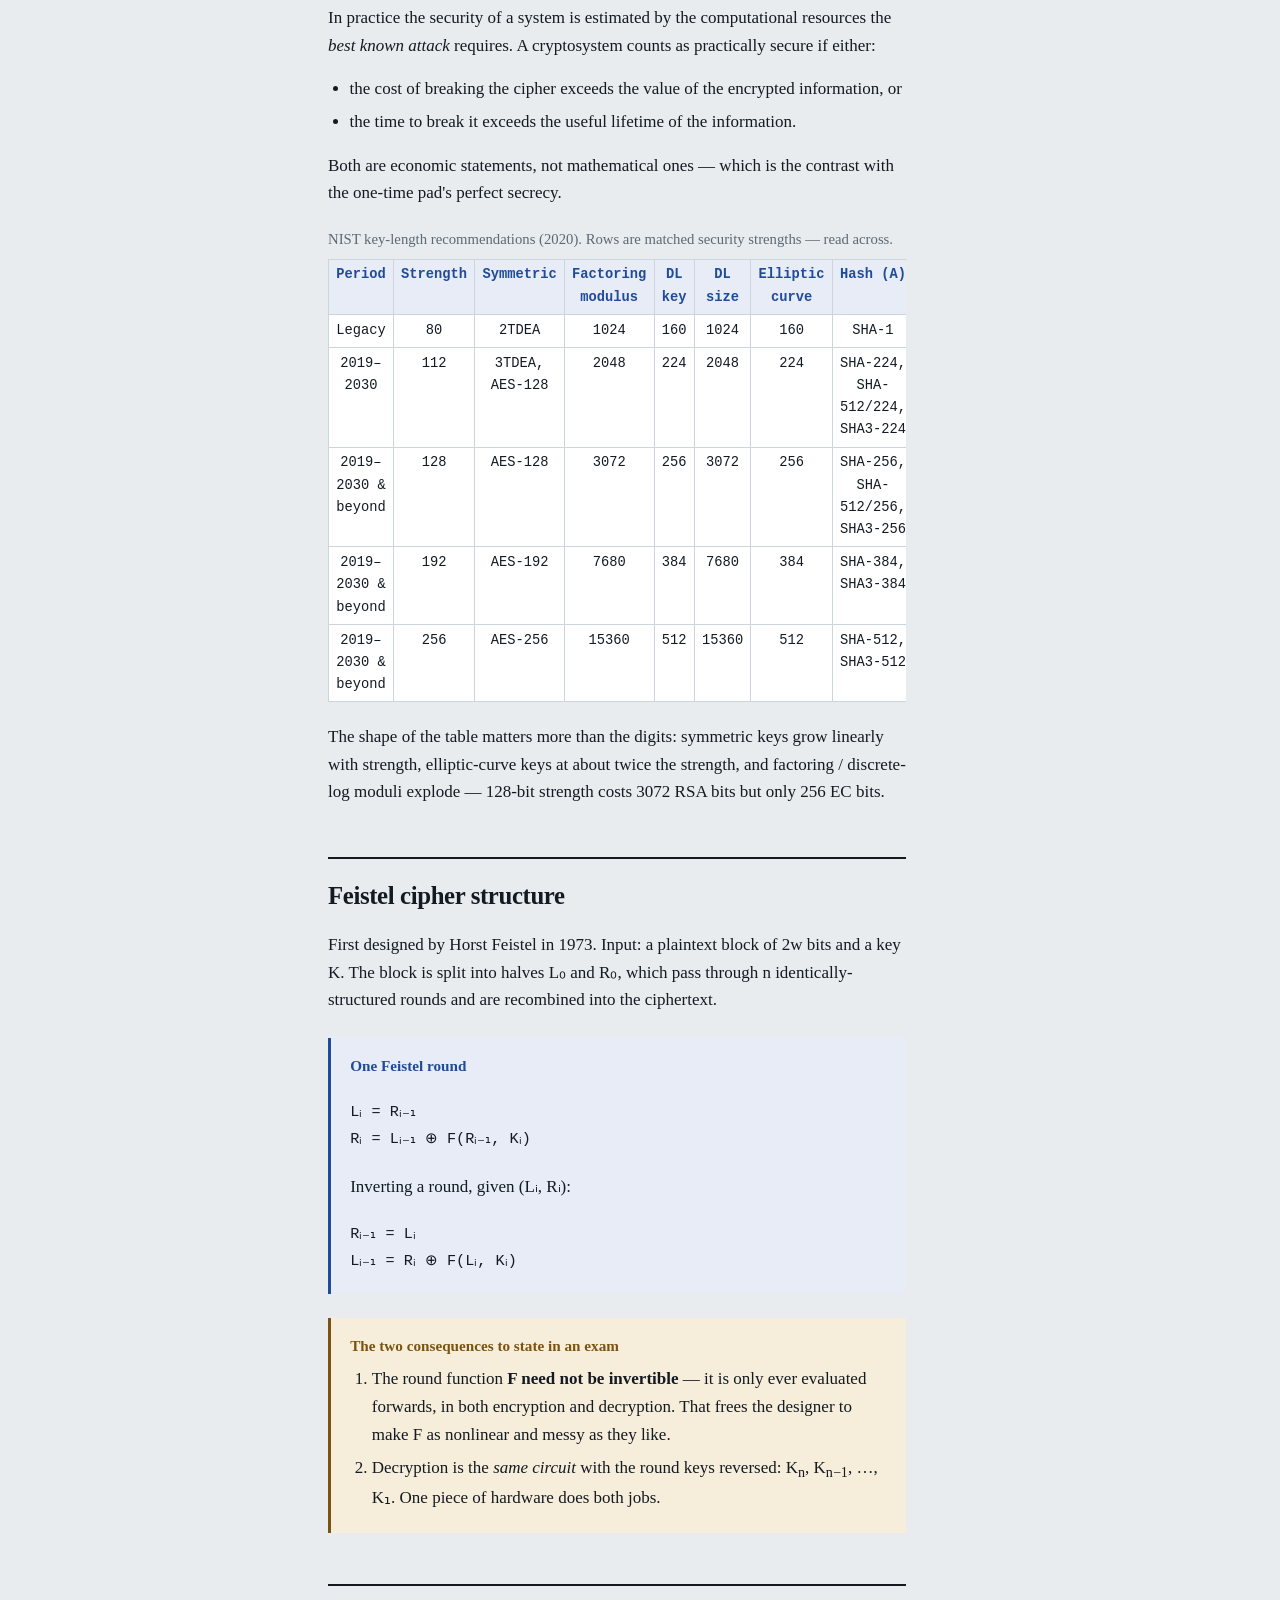
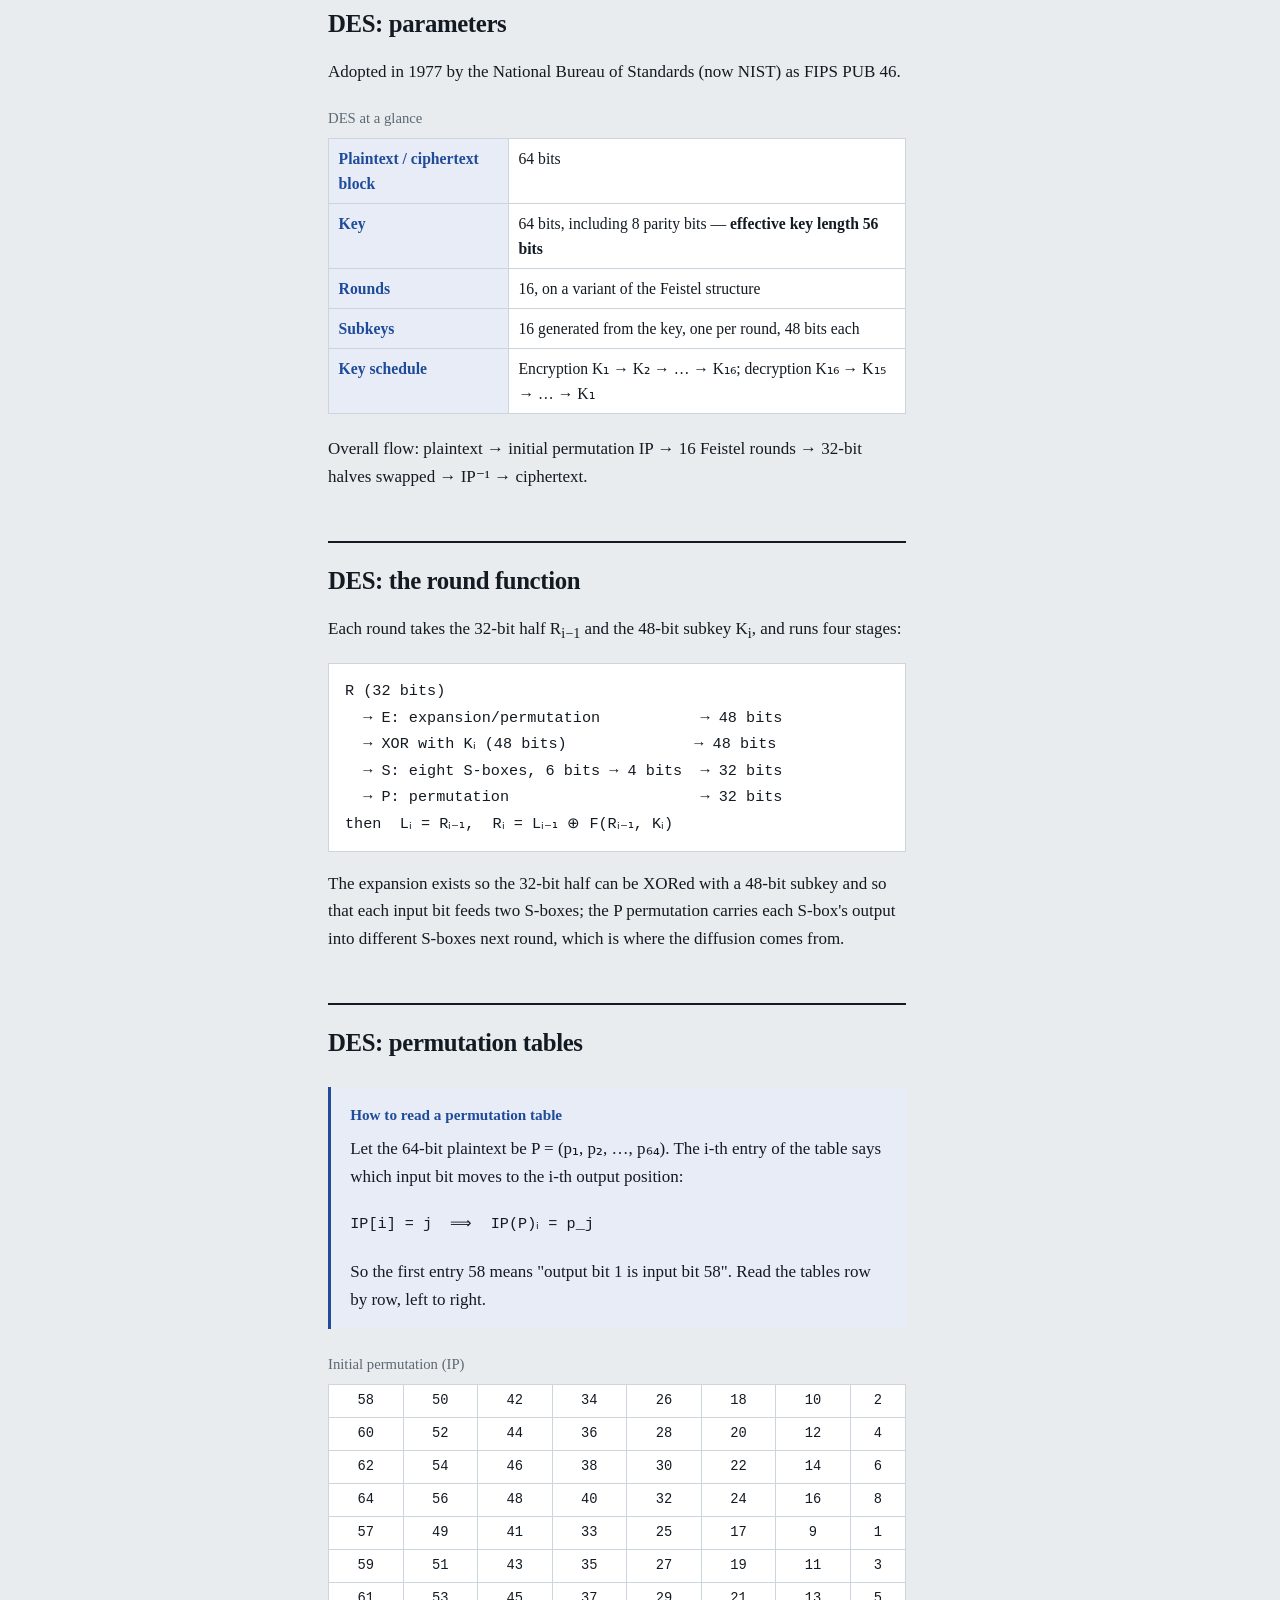
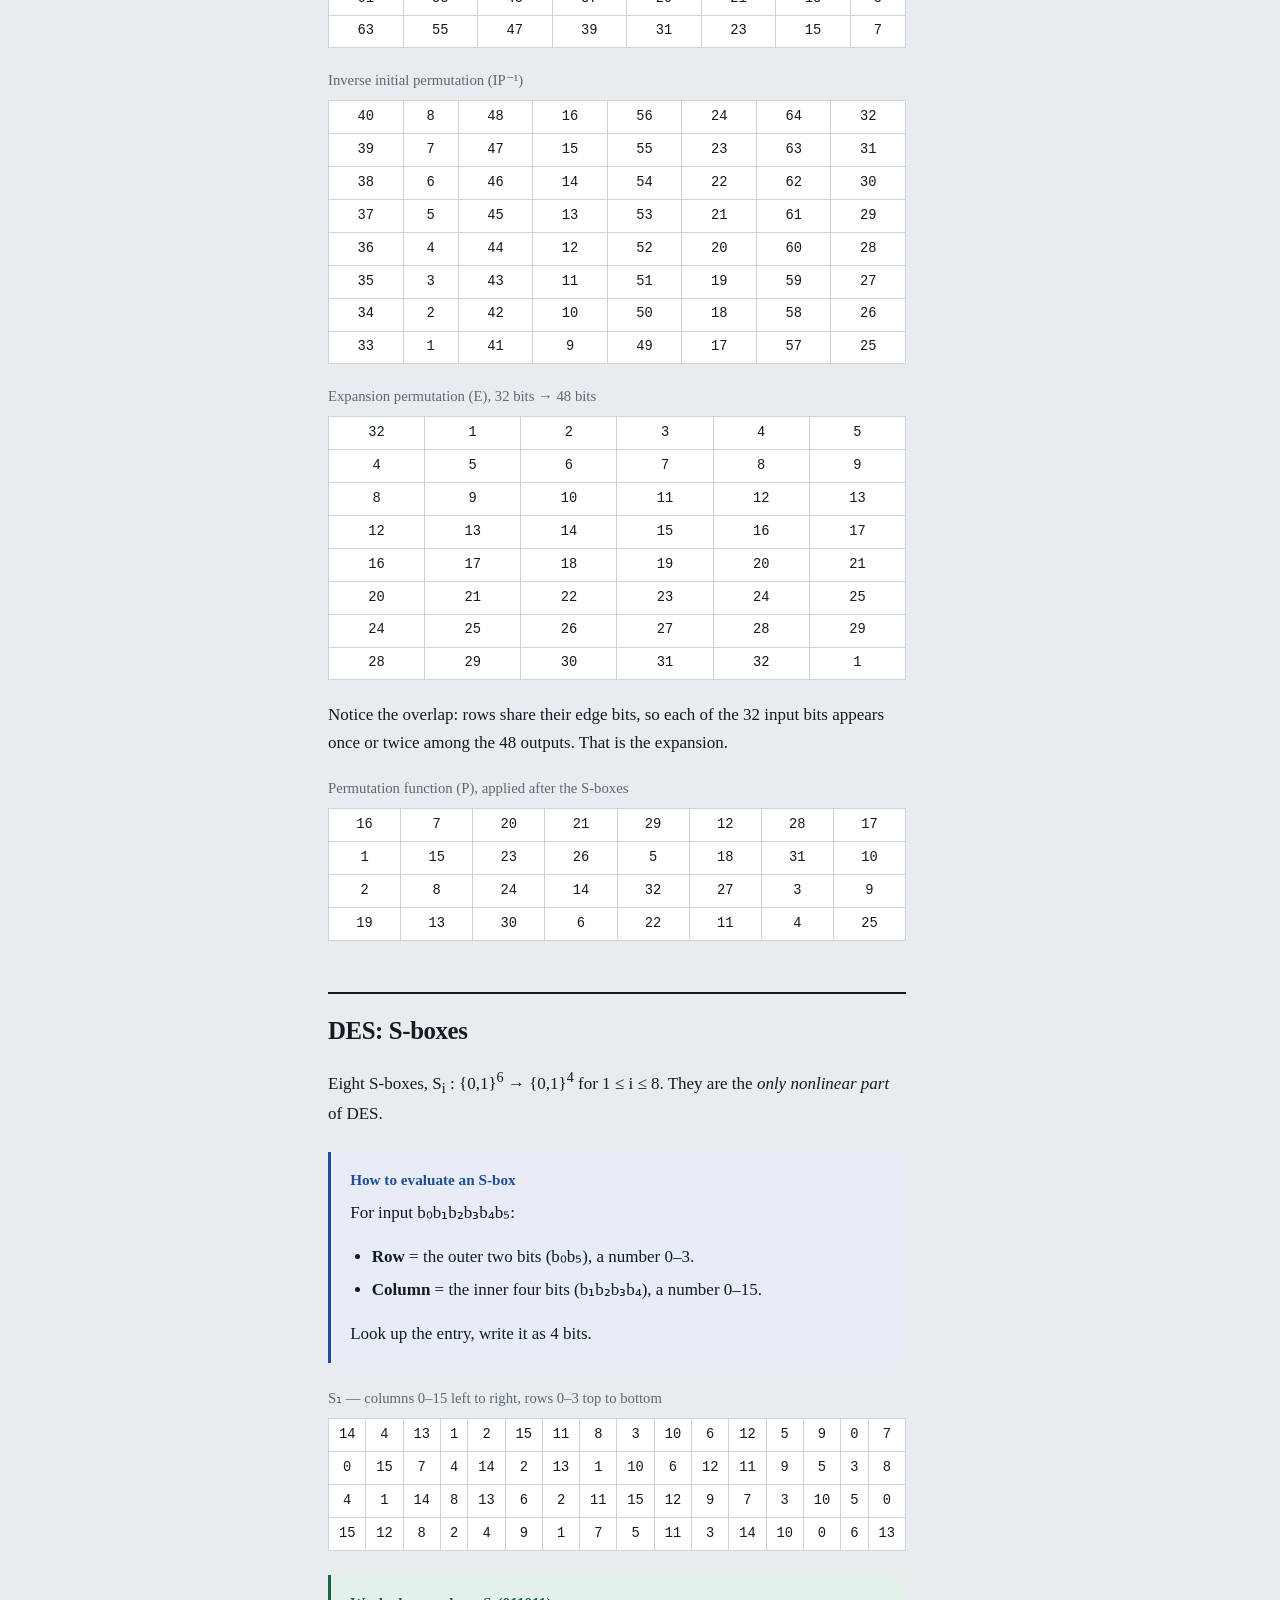
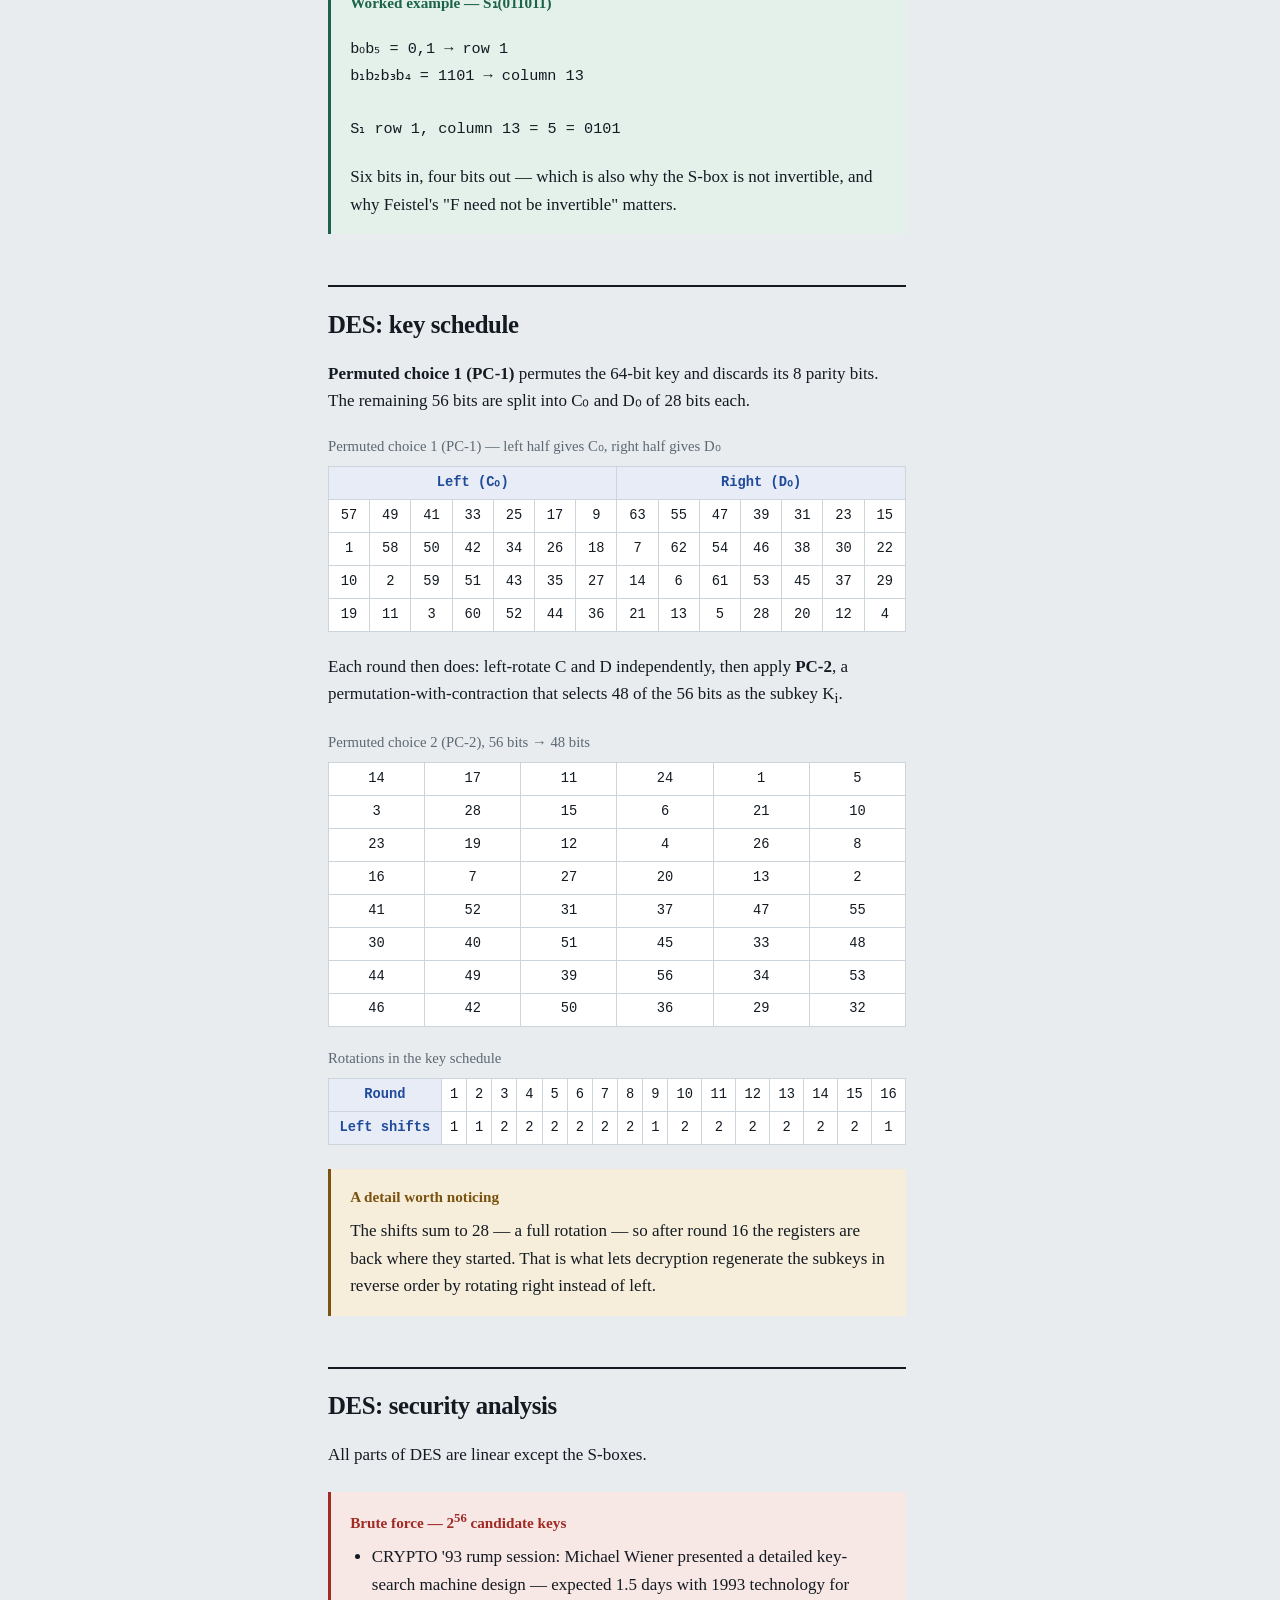
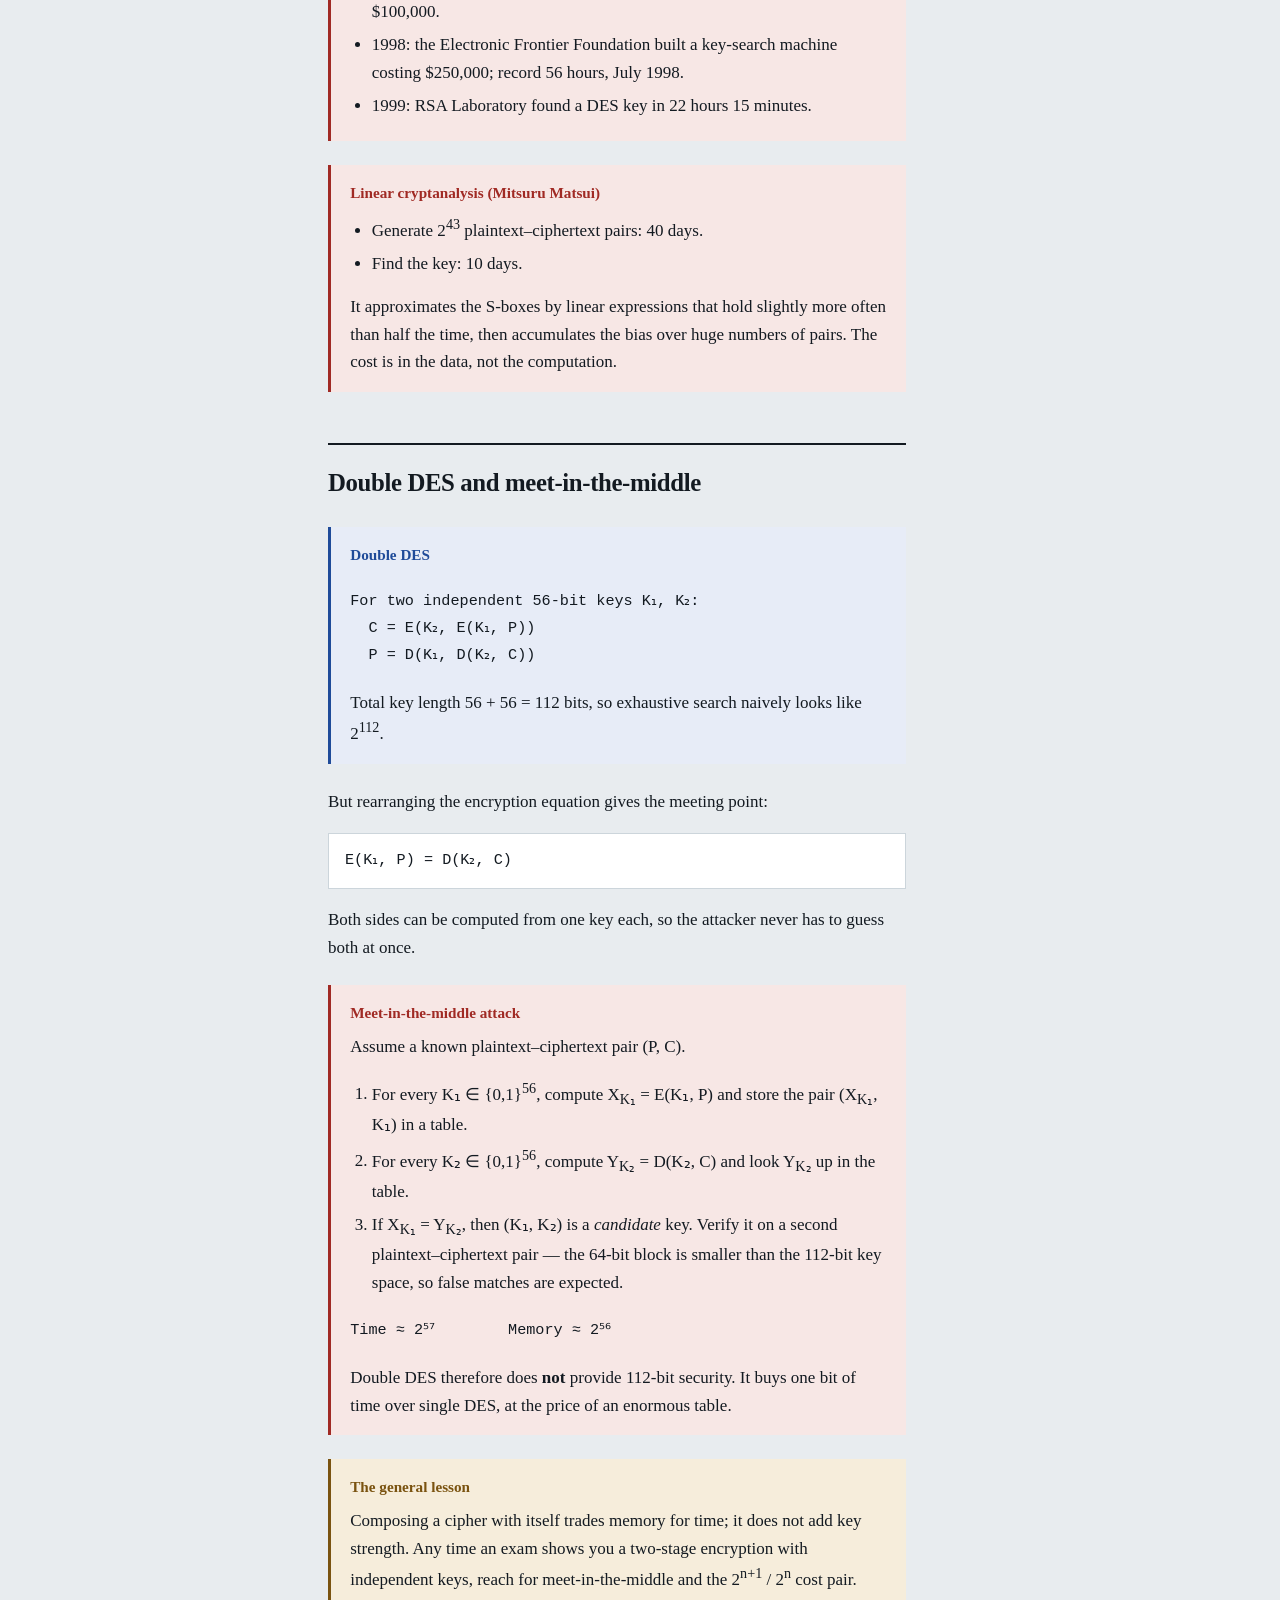
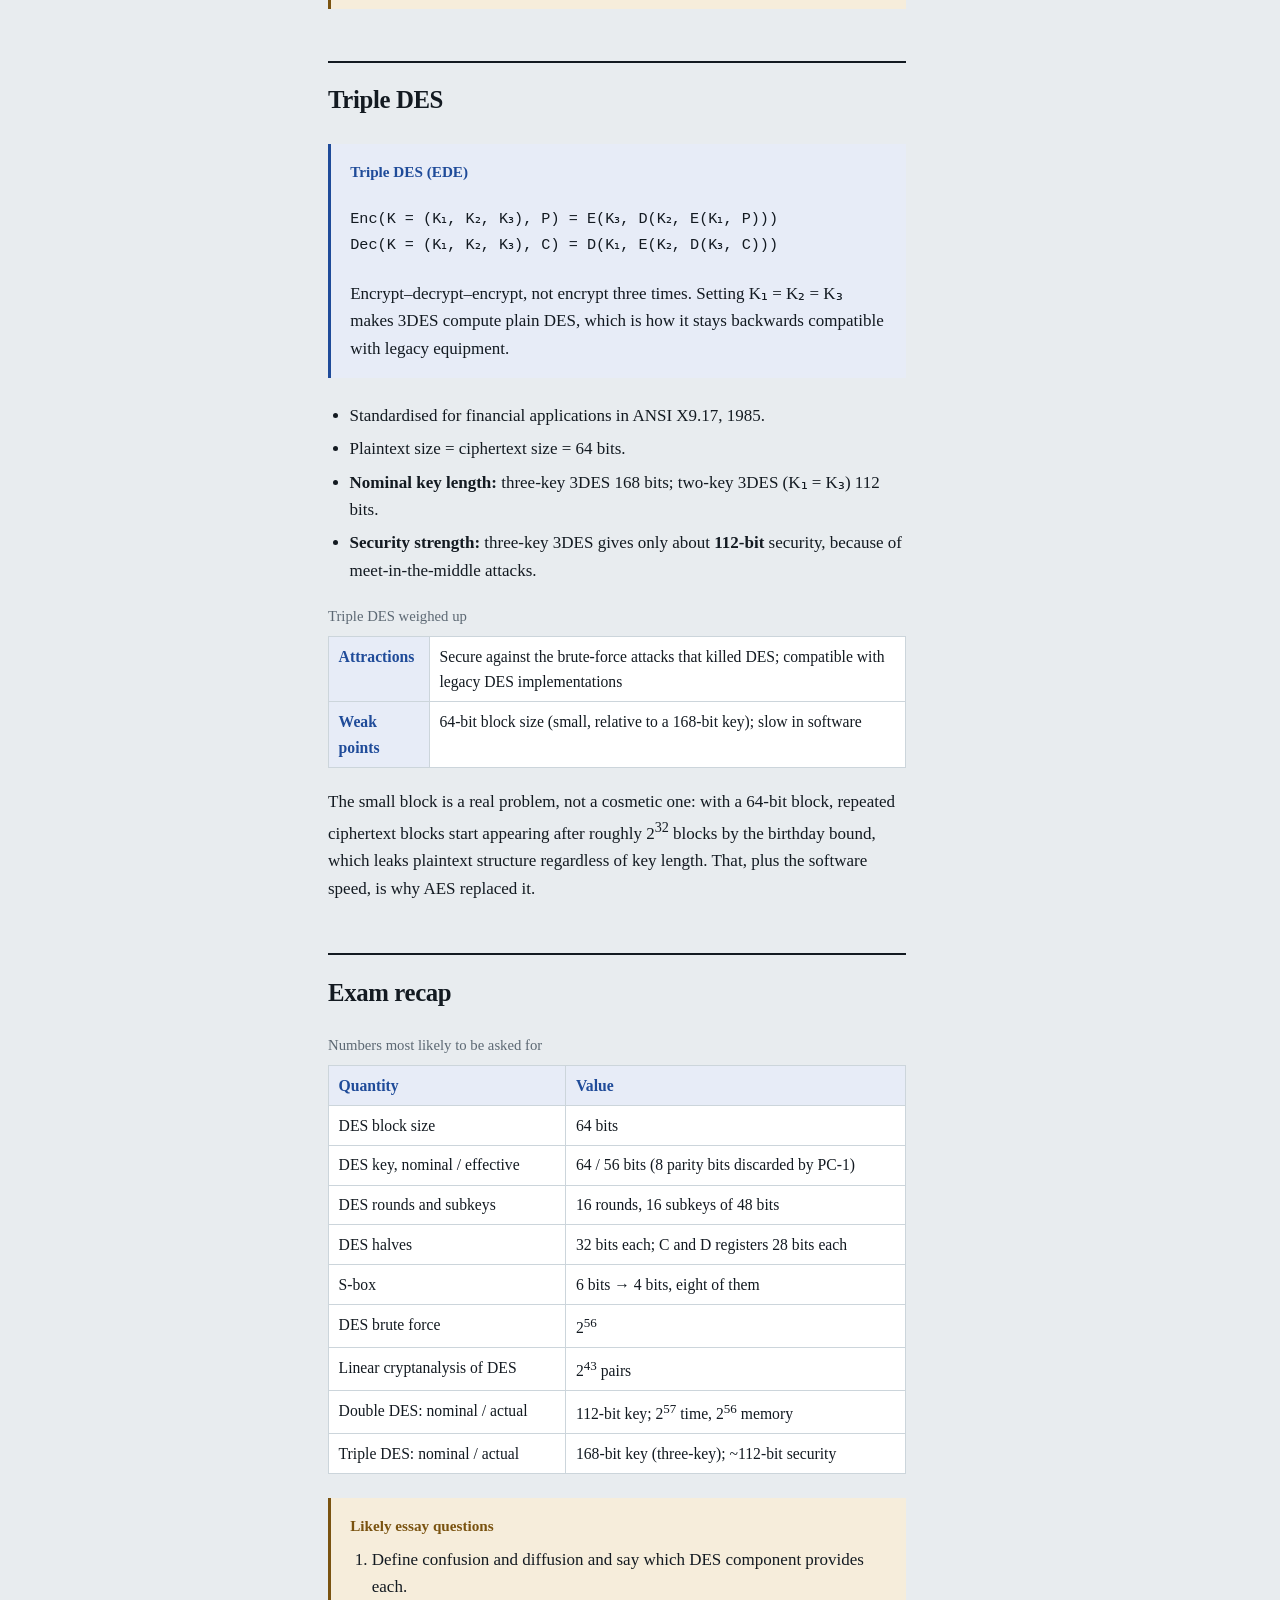
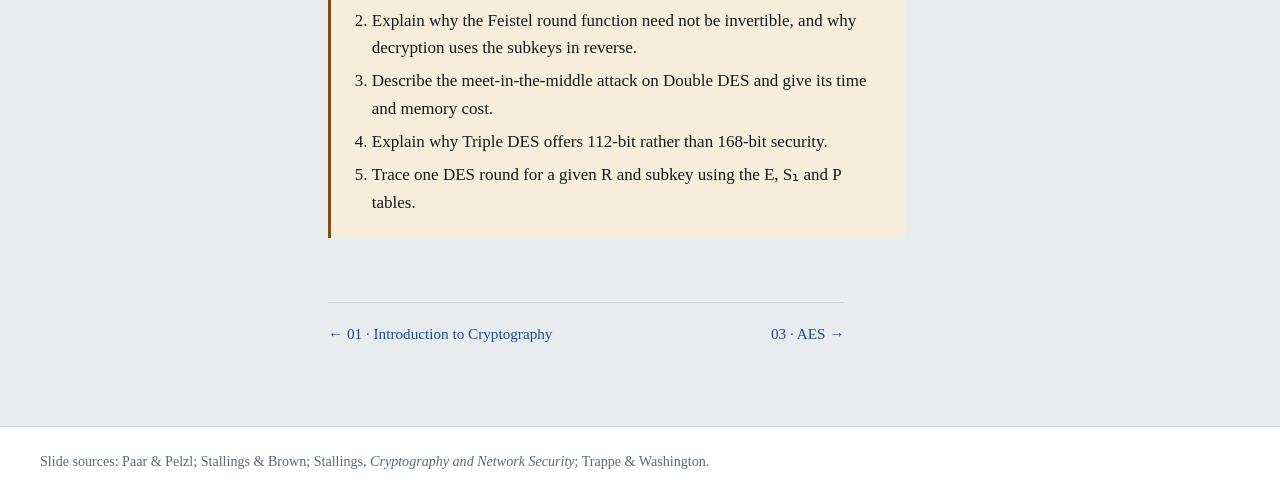
==== commit 0a74b23c: "needed" ====
--- a/02-symmetric-encryption.html
+++ b/02-symmetric-encryption.html
@@ -460,7 +460,7 @@
 
     <nav class="pager">
       <a href="01-introduction.html">← 01 · Introduction to Cryptography</a>
-      <span>Next lecture →</span>
+      <a href="03-aes.html">03 · AES →</a>
     </nav>
   </article>
 </main>
--- a/assets/style.css
+++ b/assets/style.css
@@ -0,0 +1,336 @@
+/* Modern Cryptography — exam notes
+   Colour semantics follow the lecture slides:
+   blue = definition, green = worked example, red = attack. */
+
+:root {
+  --paper:   #e8ecef;
+  --card:    #ffffff;
+  --ink:     #131a21;
+  --muted:   #5c6873;
+  --rule:    #ccd5db;
+  --def:     #1f4b99;
+  --def-bg:  #e7ecf7;
+  --ex:      #1b6349;
+  --ex-bg:   #e4f0ea;
+  --atk:     #a02a24;
+  --atk-bg:  #f7e7e5;
+  --tip:     #7a5310;
+  --tip-bg:  #f6eddb;
+  --measure: 68ch;
+}
+
+@media (prefers-color-scheme: dark) {
+  :root {
+    --paper:  #10161b;
+    --card:   #171f26;
+    --ink:    #e3e8ec;
+    --muted:  #93a1ac;
+    --rule:   #2c3841;
+    --def:    #8fb4ee;
+    --def-bg: #17243a;
+    --ex:     #7fc9a9;
+    --ex-bg:  #142a23;
+    --atk:    #ef9b94;
+    --atk-bg: #2e1b1a;
+    --tip:    #e0be7c;
+    --tip-bg: #2a2317;
+  }
+}
+
+*, *::before, *::after { box-sizing: border-box; }
+
+html { scroll-behavior: smooth; scroll-padding-top: 1.5rem; }
+@media (prefers-reduced-motion: reduce) {
+  html { scroll-behavior: auto; }
+  * { animation: none !important; transition: none !important; }
+}
+
+body {
+  margin: 0;
+  background: var(--paper);
+  color: var(--ink);
+  font-family: "Source Serif 4", Charter, Georgia, "Times New Roman", serif;
+  font-size: 1.0625rem;
+  line-height: 1.62;
+  -webkit-font-smoothing: antialiased;
+}
+
+code, kbd, .mono, table, .formula {
+  font-family: "JetBrains Mono", ui-monospace, SFMono-Regular, Menlo, Consolas, monospace;
+}
+
+a { color: var(--def); text-decoration-thickness: 1px; text-underline-offset: 2px; }
+a:focus-visible, button:focus-visible {
+  outline: 2px solid var(--def);
+  outline-offset: 3px;
+  border-radius: 2px;
+}
+
+/* ---------- shell ---------- */
+
+.masthead {
+  border-bottom: 1px solid var(--rule);
+  background: var(--card);
+}
+.masthead .inner {
+  max-width: 78rem;
+  margin: 0 auto;
+  padding: 0.9rem 1.5rem;
+  display: flex;
+  gap: 1rem;
+  align-items: baseline;
+  justify-content: space-between;
+  flex-wrap: wrap;
+}
+.masthead .home {
+  font-weight: 600;
+  letter-spacing: -0.01em;
+  text-decoration: none;
+  color: var(--ink);
+}
+.masthead .course { color: var(--muted); font-size: 0.9rem; }
+
+.layout {
+  max-width: 78rem;
+  margin: 0 auto;
+  padding: 2.5rem 1.5rem 5rem;
+  display: grid;
+  grid-template-columns: 15rem minmax(0, 1fr);
+  gap: 3rem;
+}
+@media (max-width: 62rem) {
+  .layout { grid-template-columns: minmax(0, 1fr); gap: 1.5rem; }
+}
+
+/* ---------- table of contents ---------- */
+
+.toc { font-size: 0.925rem; }
+.toc-sticky { position: sticky; top: 1.5rem; }
+.toc h2 {
+  font-size: 0.925rem;
+  margin: 0 0 0.6rem;
+  color: var(--muted);
+  font-weight: 600;
+}
+.toc ol { list-style: none; margin: 0; padding: 0; counter-reset: toc; }
+.toc li { counter-increment: toc; margin: 0.28rem 0; }
+.toc li a { text-decoration: none; color: var(--ink); display: block; padding-left: 1.9rem; text-indent: -1.9rem; }
+.toc li a::before {
+  content: counter(toc) ".";
+  color: var(--muted);
+  display: inline-block;
+  width: 1.6rem;
+  text-indent: 0;
+  font-variant-numeric: tabular-nums;
+}
+.toc li a:hover { color: var(--def); }
+@media (max-width: 62rem) {
+  .toc-sticky { position: static; }
+  .toc { background: var(--card); border: 1px solid var(--rule); padding: 1rem 1.2rem; }
+}
+
+/* ---------- article ---------- */
+
+article { max-width: var(--measure); }
+
+.lecture-no {
+  font-size: 0.9rem;
+  color: var(--muted);
+  margin: 0 0 0.35rem;
+  font-variant-numeric: tabular-nums;
+}
+
+h1 {
+  font-size: clamp(2rem, 4.5vw, 2.9rem);
+  line-height: 1.1;
+  letter-spacing: -0.02em;
+  margin: 0 0 0.5rem;
+  font-weight: 600;
+}
+
+.standfirst {
+  color: var(--muted);
+  font-size: 1.1rem;
+  margin: 0 0 2.5rem;
+  max-width: 60ch;
+}
+
+h2 {
+  font-size: 1.55rem;
+  letter-spacing: -0.015em;
+  font-weight: 600;
+  margin: 3.2rem 0 0.9rem;
+  padding-top: 1.1rem;
+  border-top: 2px solid var(--ink);
+}
+
+h3 {
+  font-size: 1.15rem;
+  font-weight: 600;
+  margin: 2rem 0 0.5rem;
+}
+
+p { margin: 0 0 1rem; }
+
+ul, ol { margin: 0 0 1rem; padding-left: 1.35rem; }
+li { margin: 0.35rem 0; }
+li > ul, li > ol { margin-top: 0.35rem; margin-bottom: 0.35rem; }
+
+strong { font-weight: 600; }
+
+/* ---------- callouts ---------- */
+
+.box {
+  border-left: 3px solid var(--rule);
+  background: var(--card);
+  padding: 1rem 1.2rem;
+  margin: 1.5rem 0;
+}
+.box > :last-child { margin-bottom: 0; }
+.box .label {
+  display: block;
+  font-family: inherit;
+  font-weight: 600;
+  font-size: 0.95rem;
+  margin-bottom: 0.45rem;
+}
+
+.box.def    { border-color: var(--def); background: var(--def-bg); }
+.box.def .label    { color: var(--def); }
+.box.ex     { border-color: var(--ex);  background: var(--ex-bg); }
+.box.ex .label     { color: var(--ex); }
+.box.attack { border-color: var(--atk); background: var(--atk-bg); }
+.box.attack .label { color: var(--atk); }
+.box.tip    { border-color: var(--tip); background: var(--tip-bg); }
+.box.tip .label    { color: var(--tip); }
+
+/* ---------- formulas ---------- */
+
+.formula {
+  background: var(--card);
+  border: 1px solid var(--rule);
+  padding: 0.85rem 1rem;
+  margin: 1.1rem 0;
+  font-size: 0.95rem;
+  line-height: 1.75;
+  overflow-x: auto;
+  white-space: pre;
+}
+.box .formula { background: transparent; border: none; padding: 0.2rem 0; }
+p code, li code, td code {
+  font-size: 0.9em;
+  background: rgba(127, 140, 152, 0.16);
+  padding: 0.08em 0.32em;
+  border-radius: 2px;
+}
+
+/* ---------- tables ---------- */
+
+.table-wrap { overflow-x: auto; margin: 1.3rem 0; }
+table {
+  border-collapse: collapse;
+  width: 100%;
+  font-size: 0.86rem;
+  background: var(--card);
+}
+caption {
+  caption-side: top;
+  text-align: left;
+  font-family: "Source Serif 4", Georgia, serif;
+  color: var(--muted);
+  font-size: 0.92rem;
+  padding-bottom: 0.45rem;
+}
+th, td {
+  border: 1px solid var(--rule);
+  padding: 0.42rem 0.6rem;
+  text-align: left;
+  vertical-align: top;
+}
+th { font-weight: 600; background: var(--def-bg); color: var(--def); }
+table.grid td, table.grid th { text-align: center; font-variant-numeric: tabular-nums; padding: 0.3rem 0.45rem; }
+table.prose { font-family: "Source Serif 4", Georgia, serif; font-size: 0.98rem; }
+
+/* ---------- lecture index cards ---------- */
+
+.deck { list-style: none; padding: 0; margin: 2rem 0 0; max-width: var(--measure); }
+.deck li { margin: 0 0 1px; }
+.deck a {
+  display: grid;
+  grid-template-columns: 3.5rem minmax(0, 1fr);
+  gap: 1.2rem;
+  padding: 1.1rem 1.3rem;
+  background: var(--card);
+  text-decoration: none;
+  color: var(--ink);
+  border: 1px solid var(--rule);
+  transition: border-color 120ms ease;
+}
+.deck a:hover { border-color: var(--def); }
+.deck .num {
+  font-family: "JetBrains Mono", monospace;
+  font-size: 1.5rem;
+  color: var(--def);
+  line-height: 1.2;
+}
+.deck .title { font-size: 1.15rem; font-weight: 600; letter-spacing: -0.01em; }
+.deck .topics { color: var(--muted); font-size: 0.95rem; margin-top: 0.15rem; }
+.deck .pending { opacity: 0.55; cursor: default; }
+.deck .pending:hover { border-color: var(--rule); }
+
+/* ---------- cipher strip on the index ---------- */
+
+.cipher {
+  background: var(--card);
+  border: 1px solid var(--rule);
+  padding: 1.6rem 1.4rem;
+  margin: 2.2rem 0 0;
+  max-width: var(--measure);
+}
+.cipher-line {
+  font-family: "JetBrains Mono", monospace;
+  font-size: clamp(1rem, 3.2vw, 1.5rem);
+  letter-spacing: 0.06em;
+  word-break: break-all;
+  margin: 0 0 1rem;
+  min-height: 1.4em;
+}
+.cipher-controls { display: flex; align-items: center; gap: 0.9rem; flex-wrap: wrap; font-size: 0.9rem; color: var(--muted); }
+.cipher-controls input[type="range"] { accent-color: var(--def); flex: 1 1 12rem; }
+.cipher-controls output { font-family: "JetBrains Mono", monospace; color: var(--ink); font-variant-numeric: tabular-nums; }
+
+/* ---------- pager ---------- */
+
+.pager {
+  display: flex;
+  justify-content: space-between;
+  gap: 1rem;
+  margin-top: 4rem;
+  padding-top: 1.2rem;
+  border-top: 1px solid var(--rule);
+  font-size: 0.95rem;
+  max-width: var(--measure);
+}
+.pager a { text-decoration: none; }
+.pager a:hover { text-decoration: underline; }
+.pager span { color: var(--muted); }
+
+footer.site {
+  border-top: 1px solid var(--rule);
+  background: var(--card);
+  color: var(--muted);
+  font-size: 0.88rem;
+}
+footer.site .inner { max-width: 78rem; margin: 0 auto; padding: 1.4rem 1.5rem; }
+
+/* ---------- print ---------- */
+
+@media print {
+  :root { --paper: #fff; --card: #fff; --ink: #000; --rule: #999; }
+  .masthead, .toc, .pager, footer.site, .cipher-controls { display: none; }
+  .layout { display: block; padding: 0; }
+  article { max-width: none; }
+  h2 { break-after: avoid; }
+  .box, .formula, table { break-inside: avoid; }
+  a { color: #000; text-decoration: none; }
+}
